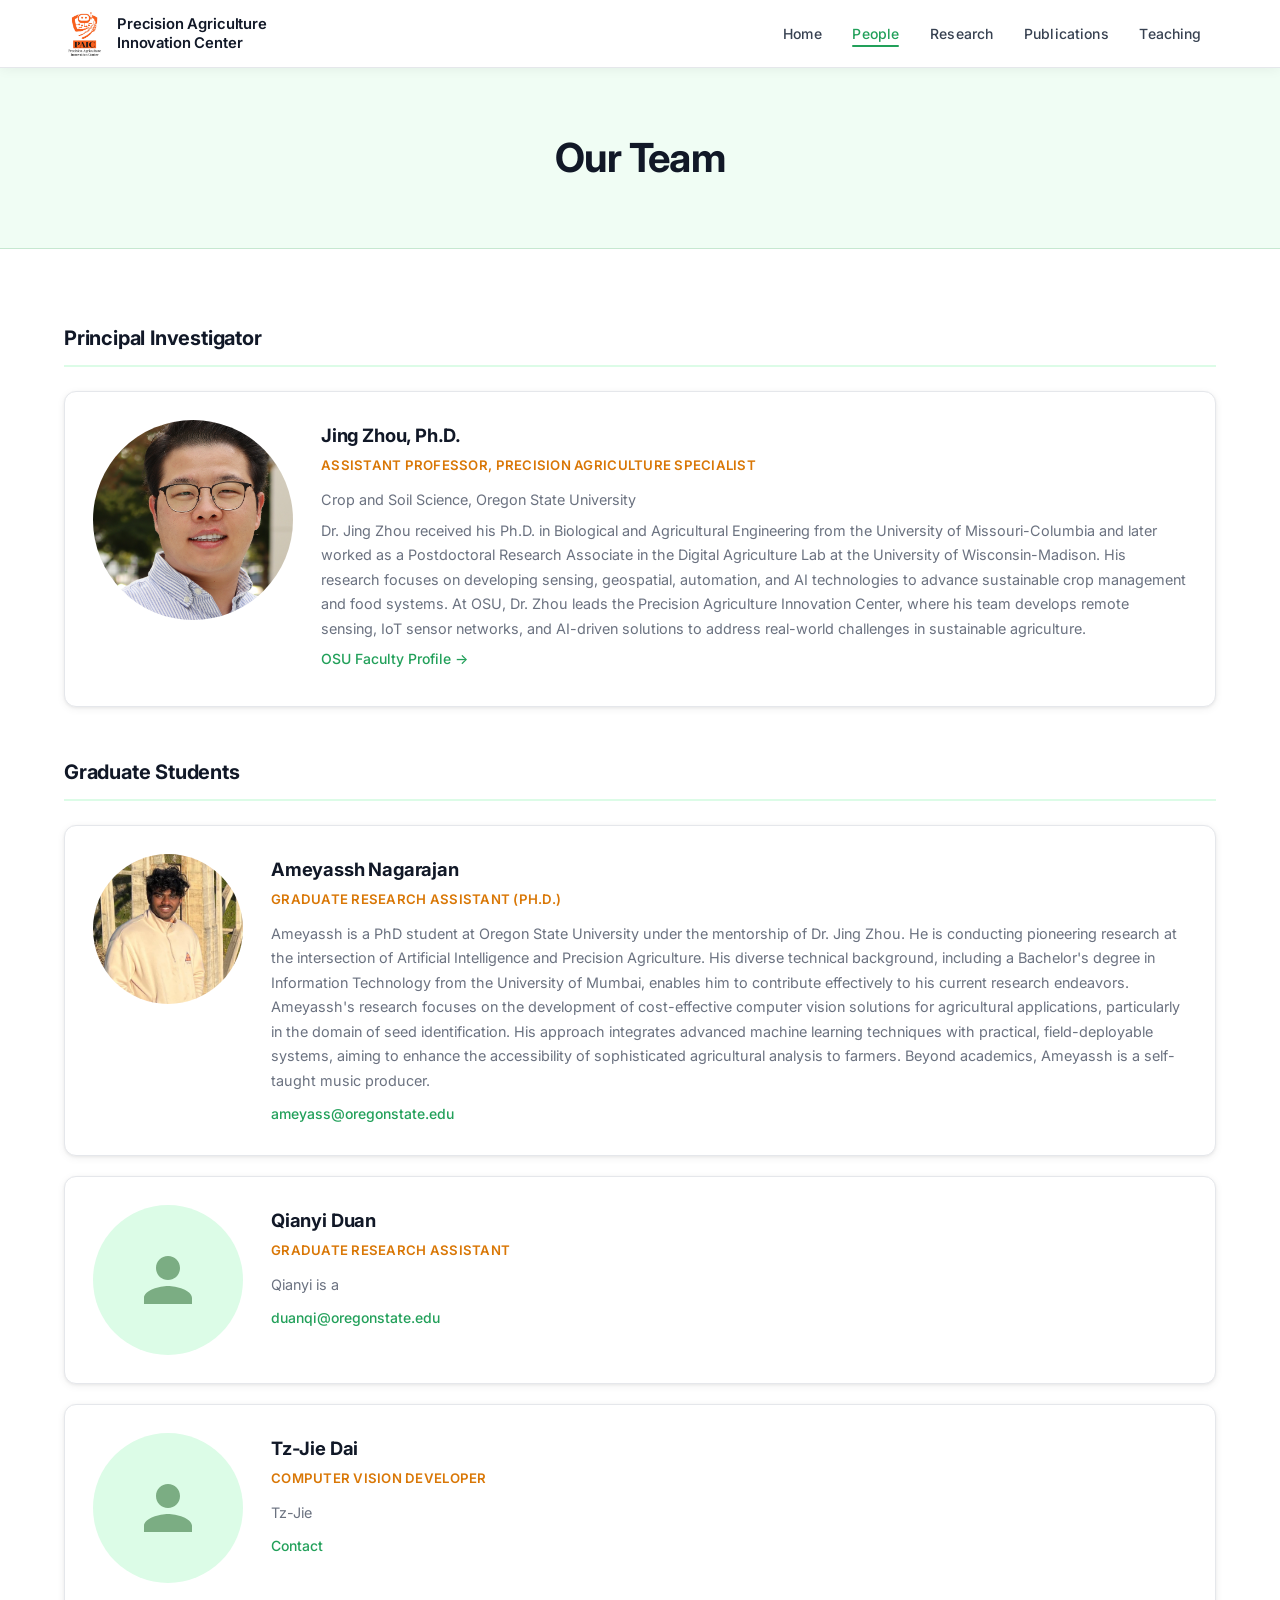
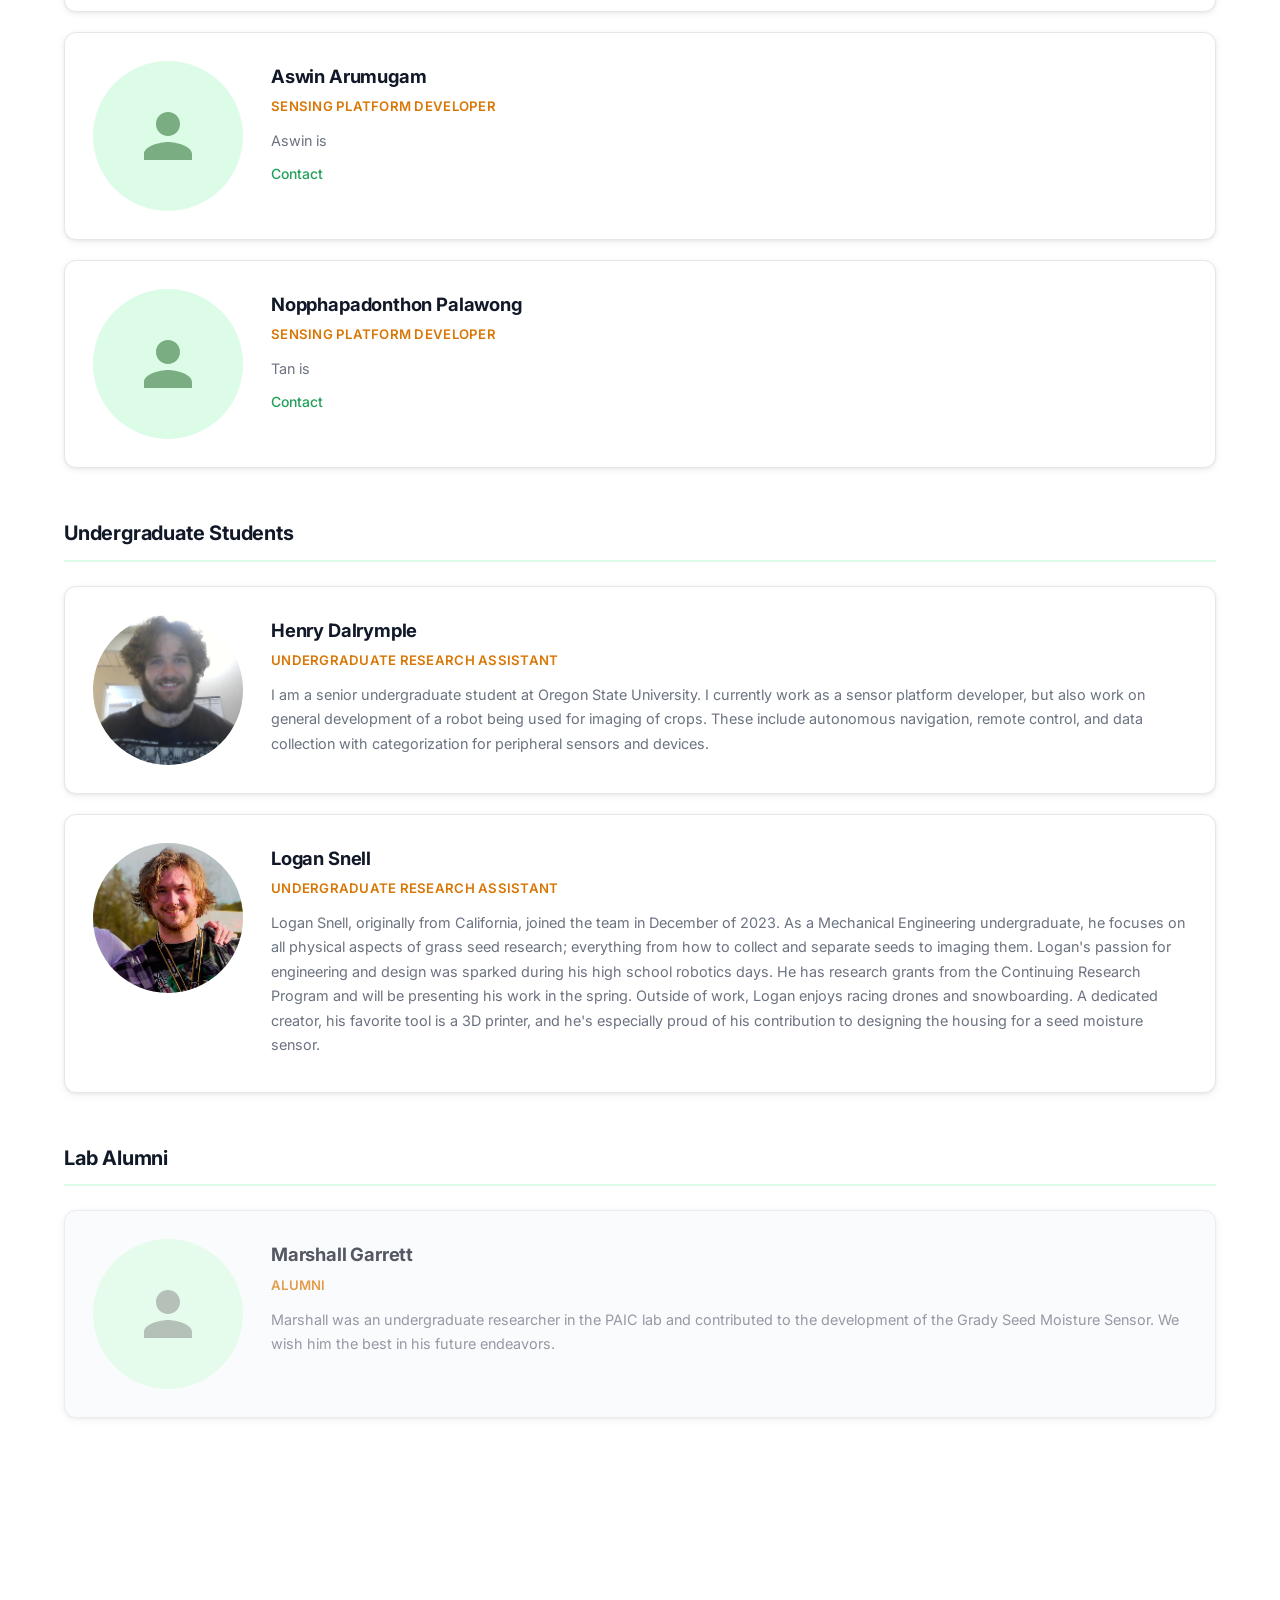
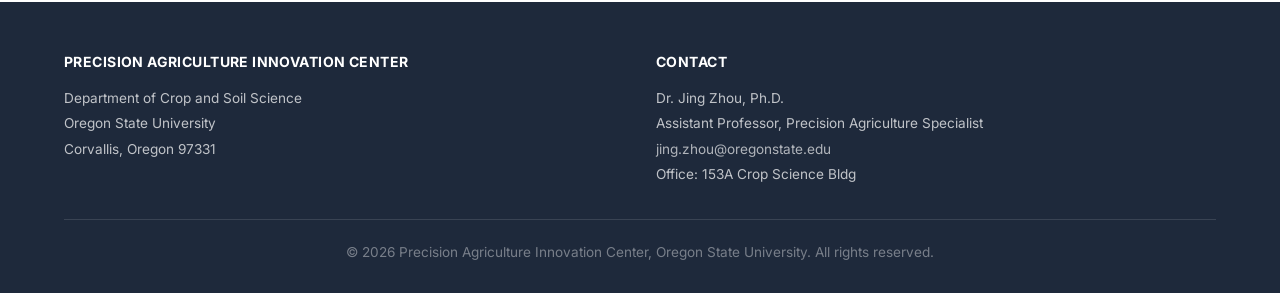
==== people.html @ 390fa8f3 "add OSU link to PI" ====
<!DOCTYPE html>
<html lang="en">
<head>
  <meta charset="UTF-8" />
  <meta name="viewport" content="width=device-width, initial-scale=1.0" />
  <title>People | Precision Agriculture Innovation Center</title>
  <link rel="stylesheet" href="css/styles.css" />
</head>
<body>

  <!-- ===== NAVBAR ===== -->
  <nav class="navbar" role="navigation" aria-label="Main navigation">
    <div class="container">
      <a class="nav-brand" href="index.html">
        <img src="images/logo.jpg" alt="PAIC Logo" />
        <span class="nav-brand-text">Precision Agriculture<br>Innovation Center</span>
      </a>
      <button class="hamburger" aria-label="Toggle menu" aria-expanded="false">
        <span></span><span></span><span></span>
      </button>
      <ul class="nav-links">
        <li><a href="index.html">Home</a></li>
        <li><a href="people.html">People</a></li>
        <li><a href="research.html">Research</a></li>
        <li><a href="publications.html">Publications</a></li>
        <li><a href="teaching.html">Teaching</a></li>
      </ul>
    </div>
  </nav>

  <!-- ===== PAGE HEADER ===== -->
  <header class="page-header">
    <div class="container">
      <h1>Our Team</h1>
    </div>
  </header>

  <!-- ===== PEOPLE ===== -->
  <section class="section">
    <div class="container">

      <!-- Principal Investigator -->
      <div class="people-section">
        <h2 class="people-section-title">Principal Investigator</h2>

        <div class="person-card">
          <div class="person-photo pi">
            <img src="images/jing-zhou.jpeg" alt="Jing Zhou" />
          </div>
          <div class="person-info">
            <h3>Jing Zhou, Ph.D.</h3>
            <div class="role">Assistant Professor, Precision Agriculture Specialist</div>
            <p>Crop and Soil Science, Oregon State University</p>
            <p>Dr. Jing Zhou received his Ph.D. in Biological and Agricultural Engineering from the University of Missouri-Columbia and later worked as a Postdoctoral Research Associate in the Digital Agriculture Lab at the University of Wisconsin-Madison. His research focuses on developing sensing, geospatial, automation, and AI technologies to advance sustainable crop management and food systems. At OSU, Dr. Zhou leads the Precision Agriculture Innovation Center, where his team develops remote sensing, IoT sensor networks, and AI-driven solutions to address real-world challenges in sustainable agriculture.</p>
            <p><a href="https://cropandsoil.oregonstate.edu/users/jing-zhou" target="_blank" rel="noopener">OSU Faculty Profile &rarr;</a></p>
          </div>
        </div>
      </div>

      <!-- Graduate Students -->
      <div class="people-section">
        <h2 class="people-section-title">Graduate Students</h2>

        <div class="person-card">
          <div class="person-photo">
            <img src="images/ameyassh.jpeg" alt="Ameyassh Nagarajan" />
          </div>
          <div class="person-info">
            <h3>Ameyassh Nagarajan</h3>
            <div class="role">Graduate Research Assistant (Ph.D.)</div>
            <p>Ameyassh is a PhD student at Oregon State University under the mentorship of Dr. Jing Zhou. He is conducting pioneering research at the intersection of Artificial Intelligence and Precision Agriculture. His diverse technical background, including a Bachelor's degree in Information Technology from the University of Mumbai, enables him to contribute effectively to his current research endeavors. Ameyassh's research focuses on the development of cost-effective computer vision solutions for agricultural applications, particularly in the domain of seed identification. His approach integrates advanced machine learning techniques with practical, field-deployable systems, aiming to enhance the accessibility of sophisticated agricultural analysis to farmers. Beyond academics, Ameyassh is a self-taught music producer.</p>
          <a href="#">ameyass@oregonstate.edu</a>
          </div>
        </div>

        <div class="person-card">
          <div class="person-photo" aria-label="Photo placeholder for Qianyi Duan">
            <svg width="60" height="60" viewBox="0 0 24 24" fill="#1B5E20" xmlns="http://www.w3.org/2000/svg">
              <path d="M12 12c2.7 0 4.8-2.1 4.8-4.8S14.7 2.4 12 2.4 7.2 4.5 7.2 7.2 9.3 12 12 12zm0 2.4c-3.2 0-9.6 1.6-9.6 4.8v2.4h19.2v-2.4c0-3.2-6.4-4.8-9.6-4.8z"/>
            </svg>
          </div>
          <div class="person-info">
            <h3>Qianyi Duan</h3>
            <div class="role">Graduate Research Assistant</div>
            <p>Qianyi is a </p>
            <a href="#">duanqi@oregonstate.edu</a>
          </div>
        </div>

        <div class="person-card">
          <div class="person-photo" aria-label="Photo placeholder for Tz-Jie Dai">
            <svg width="60" height="60" viewBox="0 0 24 24" fill="#1B5E20" xmlns="http://www.w3.org/2000/svg">
              <path d="M12 12c2.7 0 4.8-2.1 4.8-4.8S14.7 2.4 12 2.4 7.2 4.5 7.2 7.2 9.3 12 12 12zm0 2.4c-3.2 0-9.6 1.6-9.6 4.8v2.4h19.2v-2.4c0-3.2-6.4-4.8-9.6-4.8z"/>
            </svg>
          </div>
          <div class="person-info">
            <h3>Tz-Jie Dai</h3>
            <div class="role">Computer Vision Developer</div>
            <p>Tz-Jie </p>
            <a href="#">Contact</a>
          </div>
        </div>

        <div class="person-card">
          <div class="person-photo" aria-label="Photo placeholder for Aswin">
            <svg width="60" height="60" viewBox="0 0 24 24" fill="#1B5E20" xmlns="http://www.w3.org/2000/svg">
              <path d="M12 12c2.7 0 4.8-2.1 4.8-4.8S14.7 2.4 12 2.4 7.2 4.5 7.2 7.2 9.3 12 12 12zm0 2.4c-3.2 0-9.6 1.6-9.6 4.8v2.4h19.2v-2.4c0-3.2-6.4-4.8-9.6-4.8z"/>
            </svg>
          </div>
          <div class="person-info">
            <h3>Aswin Arumugam</h3>
            <div class="role">Sensing Platform Developer</div>
            <p>Aswin is </p>
            <a href="#">Contact</a>
          </div>
        </div>

        <div class="person-card">
          <div class="person-photo" aria-label="Photo placeholder for Tan">
            <svg width="60" height="60" viewBox="0 0 24 24" fill="#1B5E20" xmlns="http://www.w3.org/2000/svg">
              <path d="M12 12c2.7 0 4.8-2.1 4.8-4.8S14.7 2.4 12 2.4 7.2 4.5 7.2 7.2 9.3 12 12 12zm0 2.4c-3.2 0-9.6 1.6-9.6 4.8v2.4h19.2v-2.4c0-3.2-6.4-4.8-9.6-4.8z"/>
            </svg>
          </div>
          <div class="person-info">
            <h3>Nopphapadonthon Palawong</h3>
            <div class="role">Sensing Platform Developer</div>
            <p>Tan is </p>
            <a href="#">Contact</a>
          </div>
        </div>

      </div>

      <!-- Undergraduate Students -->
      <div class="people-section">
        <h2 class="people-section-title">Undergraduate Students</h2>

        <div class="person-card">
          <div class="person-photo">
            <img src="images/henry.png" alt="Henry Dalrymple" />
          </div>
          <div class="person-info">
            <h3>Henry Dalrymple</h3>
            <div class="role">Undergraduate Research Assistant</div>
            <p>I am a senior undergraduate student at Oregon State University. I currently work as a sensor platform developer, but also work on general development of a robot being used for imaging of crops. These include autonomous navigation, remote control, and data collection with categorization for peripheral sensors and devices.</p>
          </div>
        </div>

        <div class="person-card">
          <div class="person-photo">
            <img src="images/Logan.png" alt="Logan Snell" style="object-position: top center;" />
          </div>
          <div class="person-info">
            <h3>Logan Snell</h3>
            <div class="role">Undergraduate Research Assistant</div>
            <p>Logan Snell, originally from California, joined the team in December of 2023. As a Mechanical Engineering undergraduate, he focuses on all physical aspects of grass seed research; everything from how to collect and separate seeds to imaging them. Logan's passion for engineering and design was sparked during his high school robotics days. He has research grants from the Continuing Research Program and will be presenting his work in the spring. Outside of work, Logan enjoys racing drones and snowboarding. A dedicated creator, his favorite tool is a 3D printer, and he's especially proud of his contribution to designing the housing for a seed moisture sensor.</p>
          </div>
        </div>
      </div>

      <!-- Alumni -->
      <div class="people-section">
        <h2 class="people-section-title">Lab Alumni</h2>

        <div class="person-card alumni-card">
          <div class="person-photo" aria-label="Photo placeholder for Marshall Garrett">
            <svg width="60" height="60" viewBox="0 0 24 24" fill="#555" xmlns="http://www.w3.org/2000/svg">
              <path d="M12 12c2.7 0 4.8-2.1 4.8-4.8S14.7 2.4 12 2.4 7.2 4.5 7.2 7.2 9.3 12 12 12zm0 2.4c-3.2 0-9.6 1.6-9.6 4.8v2.4h19.2v-2.4c0-3.2-6.4-4.8-9.6-4.8z"/>
            </svg>
          </div>
          <div class="person-info">
            <h3>Marshall Garrett</h3>
            <div class="role">Alumni</div>
            <p>Marshall was an undergraduate researcher in the PAIC lab and contributed to the development of the Grady Seed Moisture Sensor. We wish him the best in his future endeavors.</p>
          </div>
        </div>
      </div>

    </div>
  </section>

  <!-- ===== FOOTER ===== -->
  <footer class="footer">
    <div class="container">
      <div class="footer-grid">
        <div>
          <h4>Precision Agriculture Innovation Center</h4>
          <address>
            Department of Crop and Soil Science<br>
            Oregon State University<br>
            Corvallis, Oregon 97331
          </address>
        </div>
        <div>
          <h4>Contact</h4>
          <p>
            Dr. Jing Zhou, Ph.D.<br>
            Assistant Professor, Precision Agriculture Specialist<br>
            <a href="mailto:jing.zhou@oregonstate.edu">jing.zhou@oregonstate.edu</a><br>
            Office: 153A Crop Science Bldg
          </p>
        </div>
      </div>
      <div class="footer-bottom">
        <p>&copy; 2026 Precision Agriculture Innovation Center, Oregon State University. All rights reserved.</p>
      </div>
    </div>
  </footer>

  <script src="js/main.js"></script>
</body>
</html>
---- css/styles.css ----
/* =========================================================
   PAIC Website — styles.css
   Precision Agriculture Innovation Center, Oregon State Univ.
   ========================================================= */

/* ---------- Google Fonts ---------- */
@import url('https://fonts.googleapis.com/css2?family=Inter:wght@400;500;600;700&display=swap');

/* ---------- Custom Properties ---------- */
:root {
  /* Brand greens */
  --primary:        #1A6840;   /* medium emerald — headings, accents */
  --primary-mid:    #22A05A;   /* vibrant emerald — interactive */
  --primary-light:  #DCFCE7;   /* pale mint — tinted surfaces */

  /* Accent */
  --accent:         #D97706;   /* warm amber */
  --accent-light:   #FFFBEB;   /* pale amber — note backgrounds */

  /* Neutrals */
  --white:          #FFFFFF;
  --surface:        #F9FAFB;   /* near-white — default bg */
  --surface-alt:    #F0FDF4;   /* mint-tinted — alternating sections */
  --border:         #E5E7EB;

  /* Text */
  --text-dark:      #111827;   /* slate-900 */
  --text-mid:       #374151;   /* slate-700 */
  --text-light:     #6B7280;   /* slate-500 */

  /* Legacy aliases (keep for compatibility) */
  --green-dark:     var(--primary);
  --green-medium:   var(--primary-mid);
  --gold:           var(--accent);
  --gray-dark:      var(--text-dark);
  --gray-mid:       var(--text-light);
  --gray-light:     var(--surface-alt);

  /* Layout */
  --nav-height:   68px;
  --radius:       12px;
  --radius-sm:    6px;
  --shadow-sm:    0 1px 3px rgba(0,0,0,.06), 0 2px 8px rgba(0,0,0,.06);
  --shadow:       0 2px 8px rgba(0,0,0,.06), 0 8px 24px rgba(0,0,0,.07);
  --shadow-lg:    0 4px 16px rgba(0,0,0,.08), 0 16px 48px rgba(0,0,0,.10);
  --transition:   0.2s ease;
}

/* ---------- Reset & Base ---------- */
*, *::before, *::after { box-sizing: border-box; margin: 0; padding: 0; }

html { scroll-behavior: smooth; }

body {
  font-family: 'Inter', sans-serif;
  color: var(--text-mid);
  background: var(--white);
  padding-top: var(--nav-height);
  line-height: 1.7;
  -webkit-font-smoothing: antialiased;
}

a { color: var(--primary-mid); text-decoration: none; }
a:hover { text-decoration: underline; }

img { max-width: 100%; display: block; }

ul { list-style: none; }

/* ---------- Container ---------- */
.container {
  max-width: 1200px;
  margin: 0 auto;
  padding: 0 1.5rem;
}

/* ==========================================
   NAVBAR
   ========================================== */
.navbar {
  position: fixed;
  top: 0;
  left: 0;
  width: 100%;
  height: var(--nav-height);
  background: var(--white);
  z-index: 1000;
  border-bottom: 1px solid var(--border);
  box-shadow: 0 1px 12px rgba(0,0,0,0.06);
}

.navbar .container {
  display: flex;
  align-items: center;
  justify-content: space-between;
  height: 100%;
}

.nav-brand {
  display: flex;
  align-items: center;
  gap: 0.75rem;
  text-decoration: none;
}

.nav-brand img {
  height: 46px;
  width: auto;
  border-radius: var(--radius-sm);
}

.nav-brand-text {
  color: var(--text-dark);
  font-size: 0.925rem;
  font-weight: 600;
  line-height: 1.25;
  max-width: 240px;
  letter-spacing: -0.01em;
}

.nav-links {
  display: flex;
  align-items: center;
  gap: 0.125rem;
}

.nav-links a {
  color: var(--text-mid);
  font-size: 0.875rem;
  font-weight: 500;
  padding: 0.45rem 0.9rem;
  border-radius: var(--radius-sm);
  text-decoration: none;
  transition: color var(--transition), background var(--transition);
  position: relative;
  letter-spacing: 0.01em;
}

.nav-links a::after {
  content: '';
  position: absolute;
  bottom: 2px;
  left: 0.9rem;
  right: 0.9rem;
  height: 2px;
  background: var(--primary-mid);
  border-radius: 1px;
  transform: scaleX(0);
  transition: transform var(--transition);
}

.nav-links a:hover {
  color: var(--primary-mid);
  background: var(--surface-alt);
  text-decoration: none;
}

.nav-links a.active {
  color: var(--primary-mid);
}

.nav-links a:hover::after,
.nav-links a.active::after {
  transform: scaleX(1);
}

/* Hamburger */
.hamburger {
  display: none;
  flex-direction: column;
  gap: 5px;
  background: none;
  border: none;
  cursor: pointer;
  padding: 6px;
}

.hamburger span {
  display: block;
  width: 22px;
  height: 2px;
  background: var(--text-mid);
  border-radius: 2px;
  transition: all var(--transition);
}

.hamburger.open span:nth-child(1) { transform: translateY(7px) rotate(45deg); }
.hamburger.open span:nth-child(2) { opacity: 0; }
.hamburger.open span:nth-child(3) { transform: translateY(-7px) rotate(-45deg); }

/* ==========================================
   HERO
   ========================================== */
.hero {
  position: relative;
  height: 70vh;
  min-height: 440px;
  background-image: url('../images/hero.png');
  background-size: cover;
  background-position: center;
  display: flex;
  align-items: center;
  justify-content: center;
  text-align: center;
}

.hero::before {
  content: '';
  position: absolute;
  inset: 0;
  background: linear-gradient(160deg,
    rgba(13,74,47,0.72) 0%,
    rgba(5,25,15,0.55) 100%);
}

.hero-content {
  position: relative;
  z-index: 1;
  color: var(--white);
  padding: 1.5rem;
  max-width: 760px;
}

.hero-label {
  display: inline-block;
  background: rgba(255,255,255,0.12);
  border: 1px solid rgba(255,255,255,0.25);
  backdrop-filter: blur(4px);
  color: rgba(255,255,255,0.9);
  font-size: 0.78rem;
  font-weight: 600;
  letter-spacing: 0.08em;
  text-transform: uppercase;
  padding: 0.3rem 0.8rem;
  border-radius: 20px;
  margin-bottom: 1rem;
}

.hero-content h1 {
  font-size: clamp(1.85rem, 4.5vw, 3.25rem);
  font-weight: 700;
  line-height: 1.15;
  margin-bottom: 0.85rem;
  letter-spacing: -0.02em;
}

.hero-content p {
  font-size: clamp(1rem, 2vw, 1.2rem);
  color: rgba(255,255,255,0.82);
  font-weight: 400;
  max-width: 540px;
  margin: 0 auto;
}

.hero-arrow {
  position: absolute;
  bottom: 1.75rem;
  left: 50%;
  transform: translateX(-50%);
  z-index: 1;
  color: rgba(255,255,255,0.5);
  font-size: 1.5rem;
  animation: bounce 2s infinite;
}

@keyframes bounce {
  0%, 100% { transform: translateX(-50%) translateY(0); }
  50%       { transform: translateX(-50%) translateY(7px); }
}

/* ==========================================
   SECTIONS — shared
   ========================================== */
.section { padding: 4.5rem 0; }
.section-alt { background: var(--surface-alt); }

.section-header {
  text-align: center;
  margin-bottom: 2.75rem;
}

.section-header h2 {
  font-size: 1.875rem;
  font-weight: 700;
  color: var(--text-dark);
  margin-bottom: 0.5rem;
  letter-spacing: -0.02em;
}

.section-header p {
  color: var(--text-light);
  max-width: 580px;
  margin: 0 auto;
  font-size: 0.975rem;
}

.section-header h2::after {
  content: '';
  display: block;
  width: 36px;
  height: 3px;
  background: linear-gradient(90deg, var(--primary-mid), var(--accent));
  border-radius: 2px;
  margin: 0.6rem auto 0;
}

/* ==========================================
   PAGE HEADER (inner pages)
   ========================================== */
.page-header {
  background: var(--surface-alt);
  border-bottom: 1px solid #C6E8D0;
  color: var(--text-dark);
  padding: 3.5rem 0 3rem;
  text-align: center;
}

.page-header h1 {
  font-size: clamp(1.75rem, 4vw, 2.5rem);
  font-weight: 700;
  color: var(--text-dark);
  margin-bottom: 0.5rem;
  letter-spacing: -0.02em;
}

.page-header p {
  color: var(--text-light);
  max-width: 580px;
  margin: 0 auto;
  font-size: 0.975rem;
}

/* ==========================================
   ABOUT SECTION (Home)
   ========================================== */
.about-grid {
  display: grid;
  grid-template-columns: 1fr 280px;
  gap: 3.5rem;
  align-items: center;
}

.about-text {
  border-left: 3px solid var(--primary-mid);
  padding-left: 1.75rem;
}

.about-text h2 {
  font-size: 1.75rem;
  font-weight: 700;
  color: var(--text-dark);
  margin-bottom: 1rem;
  letter-spacing: -0.02em;
}

.about-text p { color: var(--text-light); }

.about-logo {
  display: flex;
  align-items: center;
  justify-content: center;
}

.about-logo img {
  width: 100%;
  max-width: 240px;
  border-radius: var(--radius);
  box-shadow: var(--shadow);
}

/* ==========================================
   CARDS (Research Highlights)
   ========================================== */
.cards-grid {
  display: grid;
  grid-template-columns: repeat(auto-fit, minmax(240px, 1fr));
  gap: 1.5rem;
}

.card {
  background: var(--white);
  border-radius: var(--radius);
  box-shadow: var(--shadow-sm);
  border: 1px solid var(--border);
  overflow: hidden;
  transition: transform var(--transition), box-shadow var(--transition);
}

.card:hover {
  transform: translateY(-4px);
  box-shadow: var(--shadow-lg);
}

.card-img-placeholder {
  width: 100%;
  height: 160px;
  background: linear-gradient(135deg, var(--primary) 0%, var(--primary-mid) 100%);
  display: flex;
  align-items: center;
  justify-content: center;
  font-size: 2.5rem;
}

.card-body {
  padding: 1.35rem;
}

.card-body h3 {
  font-size: 1rem;
  font-weight: 600;
  color: var(--text-dark);
  margin-bottom: 0.5rem;
  line-height: 1.4;
}

.card-body p {
  font-size: 0.875rem;
  color: var(--text-light);
  margin-bottom: 1.1rem;
  line-height: 1.6;
}

/* ==========================================
   BUTTONS
   ========================================== */
.btn {
  display: inline-block;
  padding: 0.5rem 1.2rem;
  background: var(--primary-mid);
  color: var(--white);
  border-radius: var(--radius-sm);
  font-size: 0.8rem;
  font-weight: 600;
  letter-spacing: 0.01em;
  text-decoration: none;
  transition: background var(--transition), box-shadow var(--transition);
}

.btn:hover {
  background: var(--primary);
  box-shadow: 0 4px 12px rgba(13,74,47,0.25);
  text-decoration: none;
  color: var(--white);
}

.btn-outline {
  background: transparent;
  border: 1.5px solid var(--primary-mid);
  color: var(--primary-mid);
}

.btn-outline:hover {
  background: var(--primary-mid);
  color: var(--white);
  box-shadow: 0 4px 12px rgba(13,74,47,0.2);
}

/* ==========================================
   NEWS TIMELINE (Home)
   ========================================== */
.news-list {
  display: flex;
  flex-direction: column;
  gap: 1rem;
  max-width: 780px;
  margin: 0 auto;
}

.news-item {
  display: flex;
  gap: 1rem;
  align-items: flex-start;
  padding: 1.25rem 1.5rem;
  background: var(--white);
  border: 1px solid var(--border);
  border-left: 3px solid var(--primary-mid);
  border-radius: 0 var(--radius) var(--radius) 0;
  box-shadow: var(--shadow-sm);
  transition: box-shadow var(--transition);
}

.news-item:hover { box-shadow: var(--shadow); }

.news-date {
  background: var(--accent);
  color: var(--white);
  font-size: 0.73rem;
  font-weight: 600;
  letter-spacing: 0.03em;
  padding: 0.25rem 0.65rem;
  border-radius: 20px;
  white-space: nowrap;
  flex-shrink: 0;
  margin-top: 0.15rem;
}

.news-text h4 {
  font-size: 0.925rem;
  font-weight: 600;
  color: var(--text-dark);
  margin-bottom: 0.2rem;
}

.news-text p {
  font-size: 0.85rem;
  color: var(--text-light);
}

/* ==========================================
   PEOPLE PAGE
   ========================================== */
.people-section { margin-bottom: 3rem; }

.people-section-title {
  font-size: 1.25rem;
  font-weight: 700;
  color: var(--text-dark);
  letter-spacing: -0.01em;
  border-bottom: 2px solid var(--primary-light);
  padding-bottom: 0.6rem;
  margin-bottom: 1.5rem;
}

.person-card {
  display: flex;
  gap: 1.75rem;
  align-items: flex-start;
  background: var(--white);
  border-radius: var(--radius);
  box-shadow: var(--shadow-sm);
  border: 1px solid var(--border);
  padding: 1.75rem;
  margin-bottom: 1.25rem;
  transition: box-shadow var(--transition), transform var(--transition);
}

.person-card:hover {
  box-shadow: var(--shadow);
  transform: translateY(-2px);
}

.person-photo {
  flex-shrink: 0;
  width: 150px;
  height: 150px;
  border-radius: 50%;
  background: var(--primary-light);
  display: flex;
  align-items: center;
  justify-content: center;
  overflow: hidden;
}

.person-photo.pi {
  width: 200px;
  height: 200px;
}

.person-photo svg { opacity: 0.5; }
.person-photo img { width: 100%; height: 100%; object-fit: cover; }

.person-info { flex: 1; }

.person-info h3 {
  font-size: 1.15rem;
  font-weight: 700;
  color: var(--text-dark);
  margin-bottom: 0.2rem;
  letter-spacing: -0.01em;
}

.person-info .role {
  font-size: 0.825rem;
  color: var(--accent);
  font-weight: 600;
  letter-spacing: 0.02em;
  text-transform: uppercase;
  margin-bottom: 0.7rem;
}

.person-info p {
  font-size: 0.9rem;
  color: var(--text-light);
  margin-bottom: 0.4rem;
}

.person-info a {
  font-size: 0.875rem;
  color: var(--primary-mid);
  font-weight: 500;
}

.alumni-card {
  opacity: 0.72;
  background: var(--surface);
}

/* ==========================================
   RESEARCH PAGE
   ========================================== */
.research-grid {
  display: grid;
  grid-template-columns: repeat(auto-fit, minmax(300px, 1fr));
  gap: 2rem;
}

.research-card {
  background: var(--white);
  border-radius: var(--radius);
  box-shadow: var(--shadow-sm);
  border: 1px solid var(--border);
  overflow: hidden;
  transition: transform var(--transition), box-shadow var(--transition);
  display: flex;
  flex-direction: column;
}

.research-card:hover {
  transform: translateY(-4px);
  box-shadow: var(--shadow-lg);
}

.research-card-img {
  width: 100%;
  height: 200px;
  background: linear-gradient(135deg, var(--primary) 0%, var(--primary-mid) 100%);
  display: flex;
  align-items: center;
  justify-content: center;
  font-size: 3.5rem;
}

.research-card-body {
  padding: 1.5rem;
  flex: 1;
  display: flex;
  flex-direction: column;
}

.research-card-body h3 {
  font-size: 1.05rem;
  font-weight: 600;
  color: var(--text-dark);
  margin-bottom: 0.75rem;
  line-height: 1.4;
  letter-spacing: -0.01em;
}

.research-card-body p {
  font-size: 0.875rem;
  color: var(--text-light);
  flex: 1;
  margin-bottom: 1.25rem;
  line-height: 1.65;
}

/* ==========================================
   PROJECT DETAIL PAGES
   ========================================== */
.breadcrumb {
  background: var(--surface);
  border-bottom: 1px solid var(--border);
  padding: 0.75rem 0;
  font-size: 0.825rem;
  color: var(--text-light);
}

.breadcrumb a {
  color: var(--primary-mid);
  font-weight: 500;
}

.breadcrumb span { margin: 0 0.4rem; color: var(--border); }

.project-banner {
  width: 100%;
  height: 300px;
  background: linear-gradient(135deg, var(--primary) 0%, var(--primary-mid) 60%, #2D9E59 100%);
  display: flex;
  align-items: center;
  justify-content: center;
  font-size: 5rem;
  margin-bottom: 2.5rem;
  border-radius: var(--radius);
}

.project-body {
  display: grid;
  grid-template-columns: 1fr 280px;
  gap: 2.5rem;
  margin-bottom: 2.5rem;
}

.project-text h2 {
  font-size: 1.3rem;
  font-weight: 700;
  color: var(--text-dark);
  margin-bottom: 0.75rem;
  margin-top: 1.5rem;
  letter-spacing: -0.01em;
}

.project-text h2:first-child { margin-top: 0; }

.project-text p {
  color: var(--text-light);
  margin-bottom: 0.75rem;
  font-size: 0.925rem;
}

.project-sidebar {
  background: var(--surface);
  border: 1px solid var(--border);
  border-radius: var(--radius);
  padding: 1.5rem;
}

.project-sidebar h4 {
  color: var(--text-dark);
  font-size: 0.875rem;
  font-weight: 700;
  letter-spacing: 0.03em;
  text-transform: uppercase;
  margin-bottom: 0.85rem;
  padding-bottom: 0.5rem;
  border-bottom: 2px solid var(--primary-light);
}

.project-sidebar ul { list-style: disc; padding-left: 1.1rem; }
.project-sidebar li {
  font-size: 0.85rem;
  color: var(--text-light);
  margin-bottom: 0.45rem;
}

.gallery-row {
  display: grid;
  grid-template-columns: repeat(3, 1fr);
  gap: 1rem;
  margin-bottom: 2rem;
}

.gallery-placeholder {
  height: 180px;
  background: linear-gradient(135deg, var(--primary) 0%, var(--primary-mid) 100%);
  border-radius: var(--radius);
  display: flex;
  align-items: center;
  justify-content: center;
  font-size: 2rem;
  color: rgba(255,255,255,0.45);
}

/* ==========================================
   PROJECT FIGURES
   ========================================== */
.project-figure {
  margin: 1.75rem 0;
  text-align: center;
}

.project-figure img {
  max-width: 100%;
  border-radius: var(--radius);
  border: 1px solid var(--border);
  display: block;
  margin: 0 auto;
}

.project-figure figcaption {
  margin-top: 0.6rem;
  font-size: 0.825rem;
  color: var(--text-light);
  font-style: italic;
}

.project-figure-row {
  display: grid;
  grid-template-columns: 1fr 1fr;
  gap: 1.25rem;
  margin: 1.75rem 0;
}

/* ==========================================
   PUBLICATIONS PAGE
   ========================================== */
.publications-list {
  max-width: 860px;
  margin: 0 auto;
}

.pub-note {
  background: var(--accent-light);
  border-left: 3px solid var(--accent);
  padding: 1rem 1.25rem;
  border-radius: 0 var(--radius-sm) var(--radius-sm) 0;
  margin-bottom: 2rem;
  font-size: 0.875rem;
  color: #78350F;
}

.pub-item {
  padding: 1.25rem 0.5rem;
  border-bottom: 1px solid var(--border);
  display: flex;
  gap: 1rem;
}

.pub-num {
  font-weight: 700;
  color: var(--accent);
  font-size: 0.925rem;
  flex-shrink: 0;
  width: 26px;
  padding-top: 0.1rem;
}

.pub-content { flex: 1; }

.pub-title {
  font-weight: 600;
  color: var(--primary-mid);
  font-size: 0.95rem;
  display: block;
  margin-bottom: 0.3rem;
  line-height: 1.4;
}

.pub-title:hover { text-decoration: underline; }

.pub-authors {
  font-size: 0.85rem;
  color: var(--text-mid);
  margin-bottom: 0.2rem;
}

.pub-journal {
  font-size: 0.85rem;
  color: var(--text-light);
  font-style: italic;
}

/* ==========================================
   TEACHING PAGE
   ========================================== */
.course-header-card {
  background: var(--white);
  border-radius: var(--radius);
  box-shadow: var(--shadow-sm);
  border: 1px solid var(--border);
  padding: 2rem;
  margin-bottom: 2rem;
  display: grid;
  grid-template-columns: 1fr 1fr;
  gap: 1.5rem;
}

.course-header-card h2 {
  grid-column: 1 / -1;
  font-size: 1.5rem;
  font-weight: 700;
  color: var(--text-dark);
  margin-bottom: 0.25rem;
  letter-spacing: -0.02em;
}

.course-detail dt {
  font-weight: 600;
  color: var(--text-mid);
  font-size: 0.8rem;
  letter-spacing: 0.02em;
  text-transform: uppercase;
}

.course-detail dd {
  color: var(--text-light);
  font-size: 0.9rem;
  margin-bottom: 0.7rem;
}

.teaching-section {
  background: var(--white);
  border-radius: var(--radius);
  box-shadow: var(--shadow-sm);
  border: 1px solid var(--border);
  padding: 2rem;
  margin-bottom: 1.5rem;
}

.teaching-section h3 {
  font-size: 1.1rem;
  font-weight: 700;
  color: var(--text-dark);
  border-left: 3px solid var(--primary-mid);
  padding-left: 0.85rem;
  margin-bottom: 1rem;
  letter-spacing: -0.01em;
}

.teaching-section p,
.teaching-section li {
  color: var(--text-light);
  font-size: 0.9rem;
  margin-bottom: 0.5rem;
}

.teaching-section ol,
.teaching-section ul {
  padding-left: 1.5rem;
}

.teaching-section ol { list-style: decimal; }
.teaching-section ul { list-style: disc; }

/* Tables */
.styled-table {
  width: 100%;
  border-collapse: collapse;
  font-size: 0.875rem;
  margin-top: 0.75rem;
  border-radius: var(--radius-sm);
  overflow: hidden;
}

.styled-table thead tr {
  background: var(--primary);
  color: var(--white);
}

.styled-table th {
  padding: 0.75rem 1rem;
  text-align: left;
  font-weight: 600;
  font-size: 0.8rem;
  letter-spacing: 0.03em;
}

.styled-table td {
  padding: 0.65rem 1rem;
  text-align: left;
  border-bottom: 1px solid var(--border);
  color: var(--text-light);
}

.styled-table tbody tr:nth-child(even) {
  background: var(--surface);
}

.styled-table tbody tr:hover {
  background: var(--primary-light);
}

.styled-table tfoot tr {
  background: var(--surface-alt);
  font-weight: 700;
  color: var(--primary);
}

.grade-tables {
  display: grid;
  grid-template-columns: 1fr 1fr;
  gap: 1.5rem;
  margin-top: 1rem;
}

/* ==========================================
   PUBLICATIONS — section headers
   ========================================== */
.pub-section-header {
  margin: 2.5rem 0 1rem;
  padding-bottom: 0.5rem;
  border-bottom: 2px solid var(--primary-light);
}

.pub-section-header h2 {
  font-size: 1.2rem;
  font-weight: 700;
  color: var(--text-dark);
  letter-spacing: -0.01em;
}

.pub-section-header:first-child { margin-top: 0; }

/* ==========================================
   ACCORDION (Teaching page)
   ========================================== */
.course-accordion {
  border: 1px solid var(--border);
  border-radius: var(--radius);
  margin-bottom: 1.5rem;
  overflow: hidden;
  box-shadow: var(--shadow-sm);
}

.course-accordion summary {
  display: flex;
  align-items: center;
  justify-content: space-between;
  gap: 1rem;
  padding: 1.5rem 2rem;
  background: var(--white);
  cursor: pointer;
  list-style: none;
  user-select: none;
  transition: background var(--transition);
}

.course-accordion summary::-webkit-details-marker { display: none; }
.course-accordion summary::marker { display: none; }

.course-accordion summary:hover { background: var(--surface-alt); }

.course-accordion[open] > summary {
  background: var(--surface-alt);
  border-bottom: 1px solid var(--border);
}

.accordion-title { flex: 1; }

.accordion-title h3 {
  font-size: 1.15rem;
  font-weight: 700;
  color: var(--text-dark);
  margin: 0 0 0.2rem;
  letter-spacing: -0.01em;
}

.accordion-meta {
  font-size: 0.825rem;
  color: var(--text-light);
}

.accordion-tag {
  display: inline-block;
  background: var(--primary-light);
  color: var(--primary-mid);
  font-size: 0.75rem;
  font-weight: 600;
  padding: 0.2rem 0.6rem;
  border-radius: 20px;
  margin-right: 0.4rem;
}

.accordion-tag.placeholder {
  background: #FEF9C3;
  color: #92400E;
}

.accordion-icon {
  width: 28px;
  height: 28px;
  border-radius: 50%;
  background: var(--surface-alt);
  border: 1px solid var(--border);
  display: flex;
  align-items: center;
  justify-content: center;
  flex-shrink: 0;
  color: var(--text-light);
  font-size: 0.75rem;
  transition: transform var(--transition), background var(--transition);
}

.course-accordion[open] .accordion-icon {
  transform: rotate(180deg);
  background: var(--primary-light);
  color: var(--primary-mid);
  border-color: var(--primary-light);
}

.accordion-body {
  padding: 2rem;
  background: var(--white);
}

/* ==========================================
   FOOTER
   ========================================== */
.footer {
  background: #1E293B;
  color: rgba(255,255,255,0.72);
  padding: 3rem 0 1.75rem;
  margin-top: 4rem;
}

.footer-grid {
  display: grid;
  grid-template-columns: 1fr 1fr;
  gap: 2rem;
  margin-bottom: 2rem;
}

.footer h4 {
  color: var(--white);
  font-size: 0.875rem;
  font-weight: 700;
  letter-spacing: 0.03em;
  text-transform: uppercase;
  margin-bottom: 0.75rem;
}

.footer p,
.footer address {
  font-size: 0.85rem;
  line-height: 1.85;
  font-style: normal;
}

.footer a {
  color: rgba(255,255,255,0.65);
  transition: color var(--transition);
}

.footer a:hover {
  color: var(--white);
  text-decoration: none;
}

.footer-bottom {
  border-top: 1px solid rgba(255,255,255,0.12);
  padding-top: 1.25rem;
  text-align: center;
  font-size: 0.78rem;
  color: rgba(255,255,255,0.4);
}

/* ==========================================
   RESPONSIVE
   ========================================== */
@media (max-width: 768px) {
  .hamburger { display: flex; }

  .nav-links {
    display: none;
    position: absolute;
    top: var(--nav-height);
    left: 0;
    right: 0;
    background: var(--white);
    flex-direction: column;
    align-items: stretch;
    padding: 0.5rem 0 1rem;
    box-shadow: 0 8px 24px rgba(0,0,0,0.1);
    border-top: 1px solid var(--border);
  }

  .nav-links.open { display: flex; }

  .nav-links a {
    padding: 0.85rem 1.5rem;
    border-radius: 0;
    font-size: 0.975rem;
  }

  .nav-links a::after { display: none; }

  .about-grid,
  .project-body,
  .course-header-card,
  .grade-tables { grid-template-columns: 1fr; }

  .about-logo { display: none; }

  .gallery-row { grid-template-columns: 1fr 1fr; }

  .person-card {
    flex-direction: column;
    align-items: center;
    text-align: center;
  }

  .footer-grid { grid-template-columns: 1fr; }

  .hero { height: 55vh; }
}

@media (max-width: 480px) {
  .nav-brand-text { display: none; }

  .hero-content h1 { font-size: 1.5rem; }

  .cards-grid { grid-template-columns: 1fr; }

  .gallery-row { grid-template-columns: 1fr; }

  .person-photo { width: 120px; height: 120px; }
  .person-photo.pi { width: 150px; height: 150px; }
}
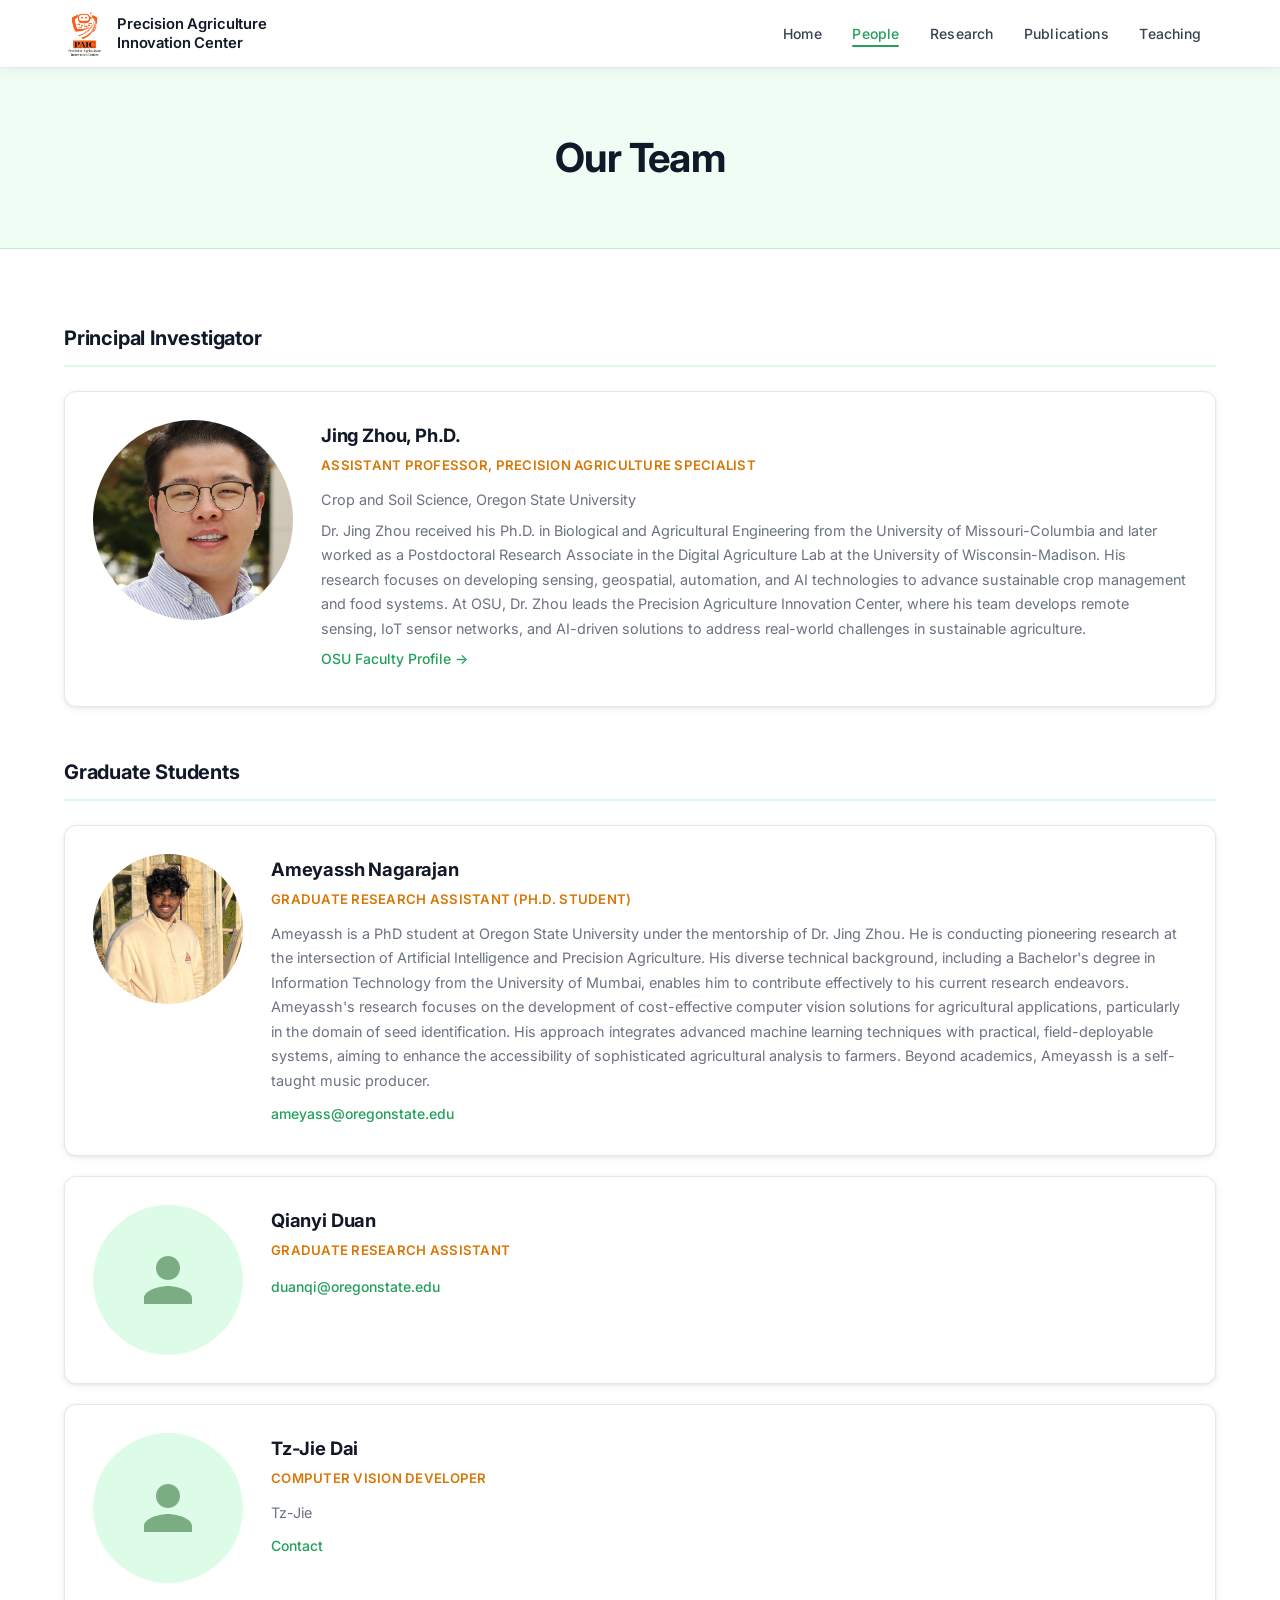
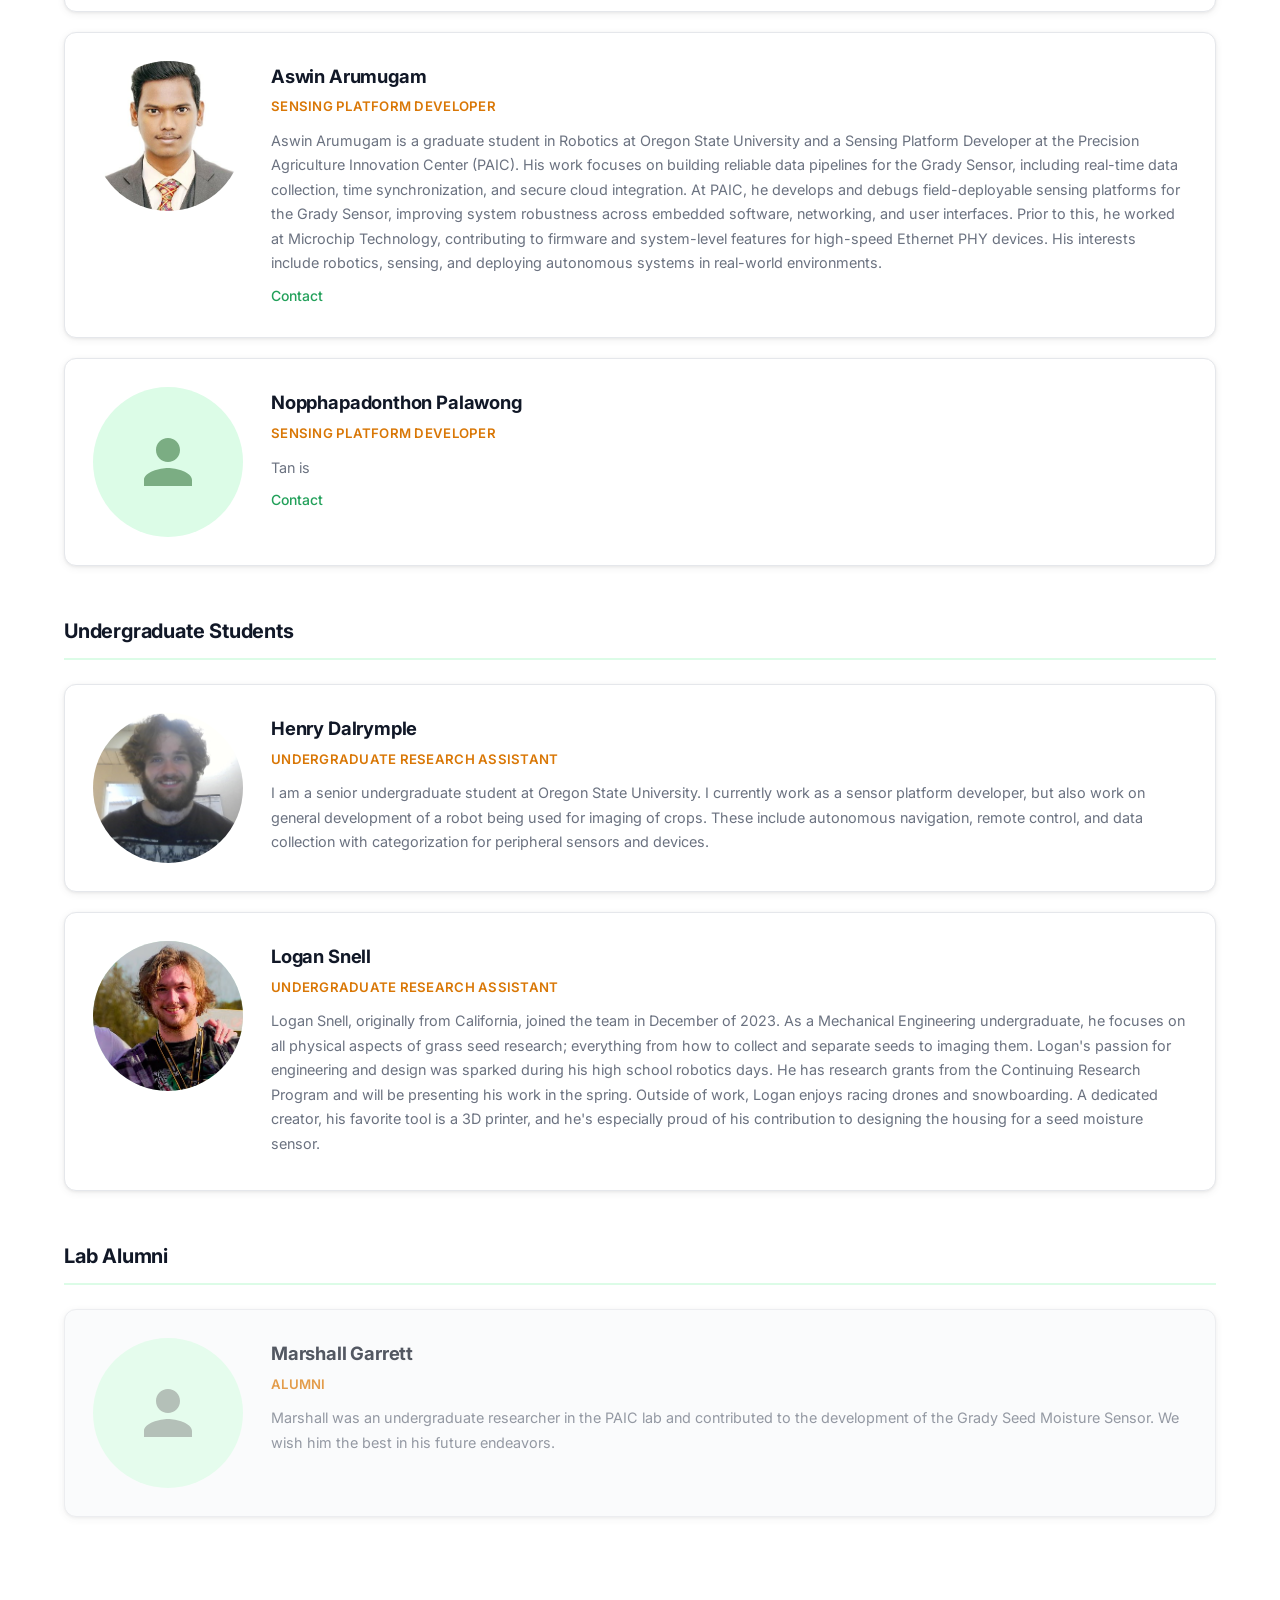
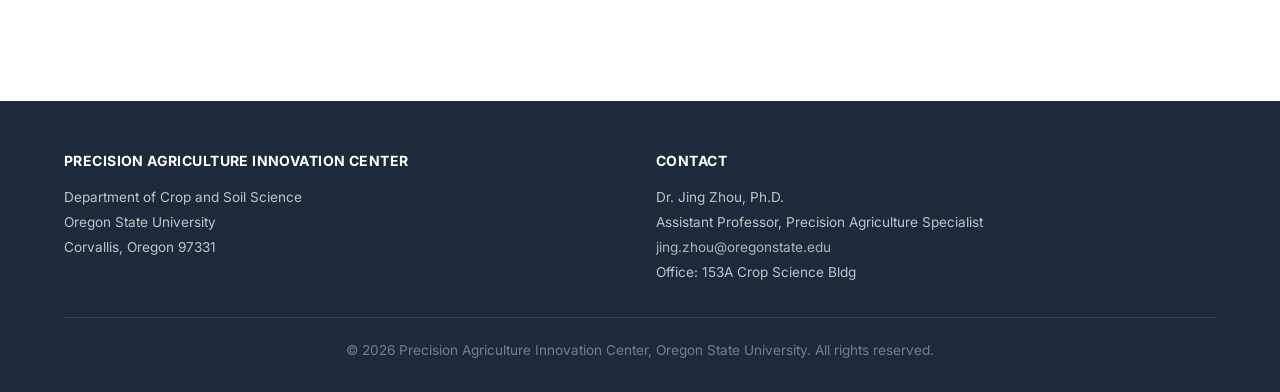
==== commit a8b114b1: "add photo and bio for Aswin" ====
--- a/people.html
+++ b/people.html
@@ -67,7 +67,7 @@
           </div>
           <div class="person-info">
             <h3>Ameyassh Nagarajan</h3>
-            <div class="role">Graduate Research Assistant (Ph.D.)</div>
+            <div class="role">Graduate Research Assistant (Ph.D. Student)</div>
             <p>Ameyassh is a PhD student at Oregon State University under the mentorship of Dr. Jing Zhou. He is conducting pioneering research at the intersection of Artificial Intelligence and Precision Agriculture. His diverse technical background, including a Bachelor's degree in Information Technology from the University of Mumbai, enables him to contribute effectively to his current research endeavors. Ameyassh's research focuses on the development of cost-effective computer vision solutions for agricultural applications, particularly in the domain of seed identification. His approach integrates advanced machine learning techniques with practical, field-deployable systems, aiming to enhance the accessibility of sophisticated agricultural analysis to farmers. Beyond academics, Ameyassh is a self-taught music producer.</p>
           <a href="#">ameyass@oregonstate.edu</a>
           </div>
@@ -82,7 +82,7 @@
           <div class="person-info">
             <h3>Qianyi Duan</h3>
             <div class="role">Graduate Research Assistant</div>
-            <p>Qianyi is a </p>
+            <p> </p>
             <a href="#">duanqi@oregonstate.edu</a>
           </div>
         </div>
@@ -102,15 +102,13 @@
         </div>
 
         <div class="person-card">
-          <div class="person-photo" aria-label="Photo placeholder for Aswin">
-            <svg width="60" height="60" viewBox="0 0 24 24" fill="#1B5E20" xmlns="http://www.w3.org/2000/svg">
-              <path d="M12 12c2.7 0 4.8-2.1 4.8-4.8S14.7 2.4 12 2.4 7.2 4.5 7.2 7.2 9.3 12 12 12zm0 2.4c-3.2 0-9.6 1.6-9.6 4.8v2.4h19.2v-2.4c0-3.2-6.4-4.8-9.6-4.8z"/>
-            </svg>
+          <div class="person-photo">
+            <img src="images/Aswin.jpeg" alt="Aswin Arumugam"/>
           </div>
           <div class="person-info">
             <h3>Aswin Arumugam</h3>
             <div class="role">Sensing Platform Developer</div>
-            <p>Aswin is </p>
+            <p>Aswin Arumugam is a graduate student in Robotics at Oregon State University and a Sensing Platform Developer at the Precision Agriculture Innovation Center (PAIC). His work focuses on building reliable data pipelines for the Grady Sensor, including real-time data collection, time synchronization, and secure cloud integration. At PAIC, he develops and debugs field-deployable sensing platforms for the Grady Sensor, improving system robustness across embedded software, networking, and user interfaces. Prior to this, he worked at Microchip Technology, contributing to firmware and system-level features for high-speed Ethernet PHY devices. His interests include robotics, sensing, and deploying autonomous systems in real-world environments. </p>
             <a href="#">Contact</a>
           </div>
         </div>
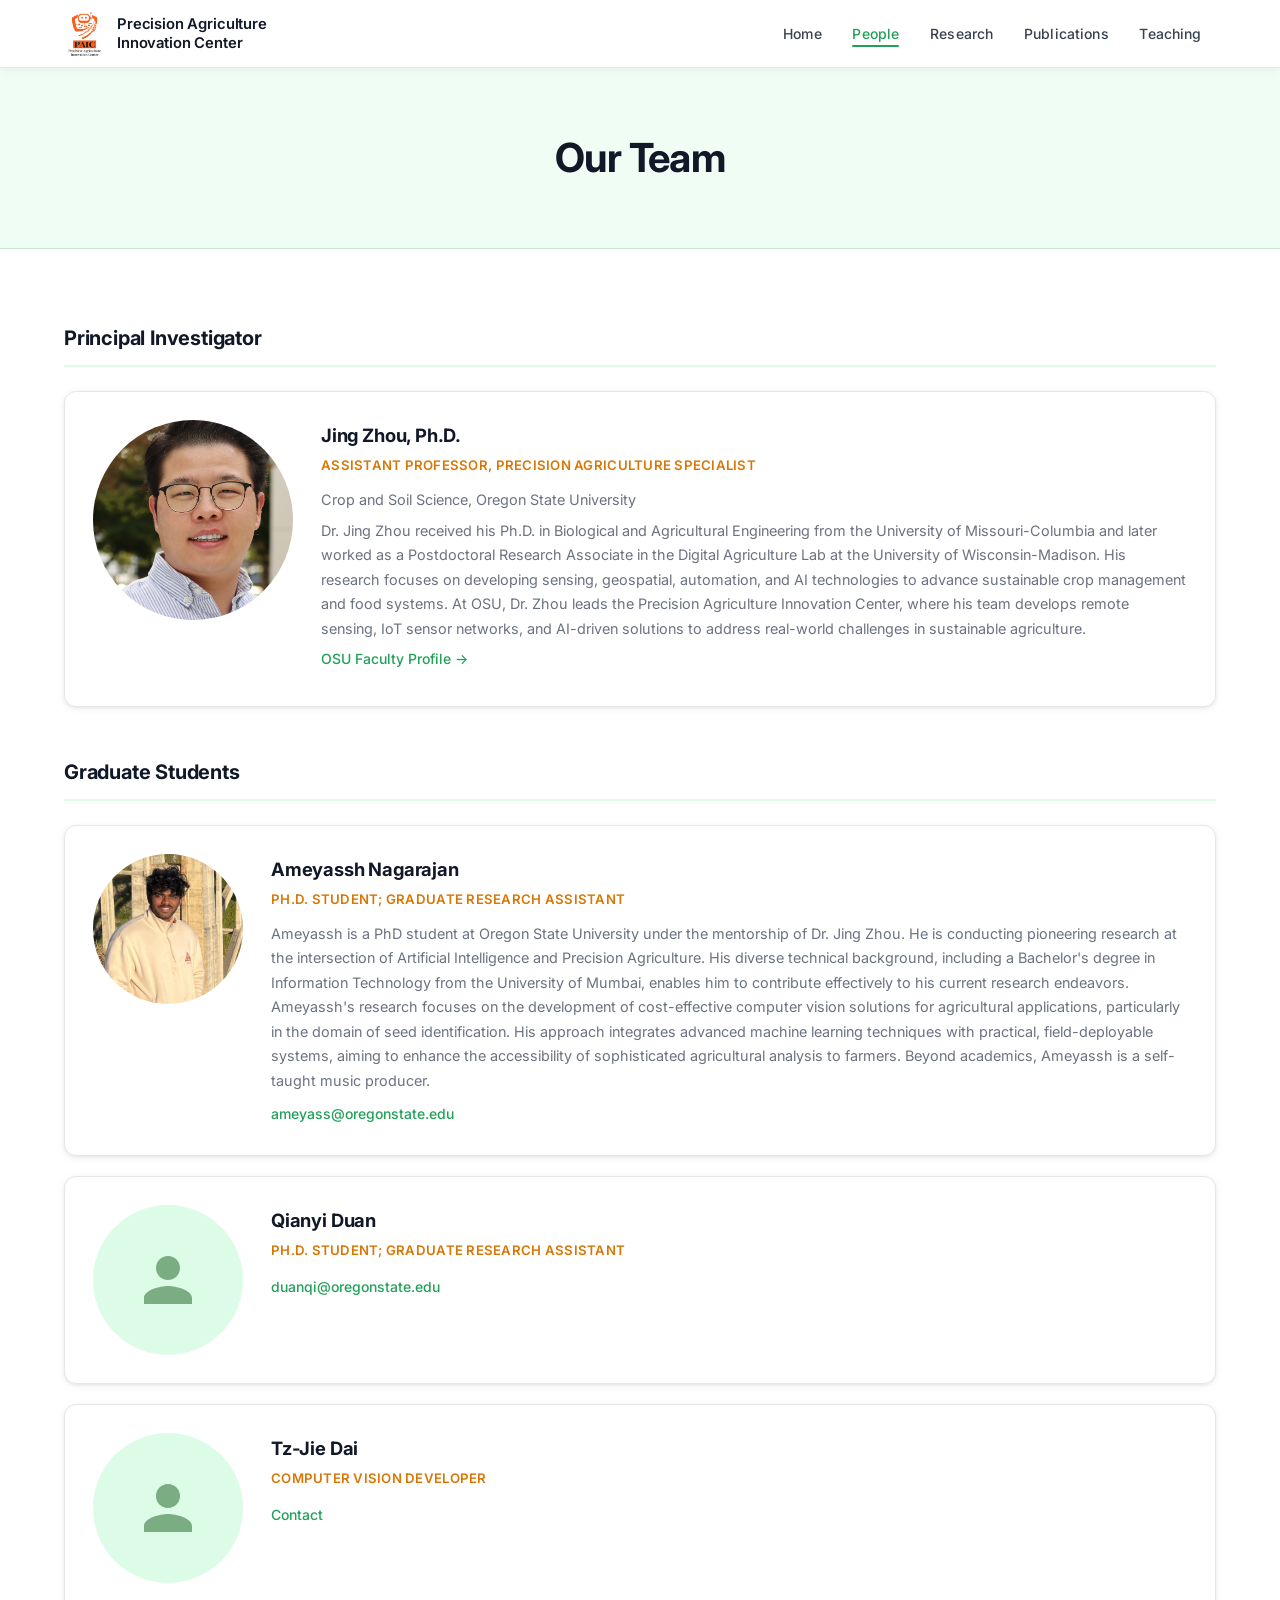
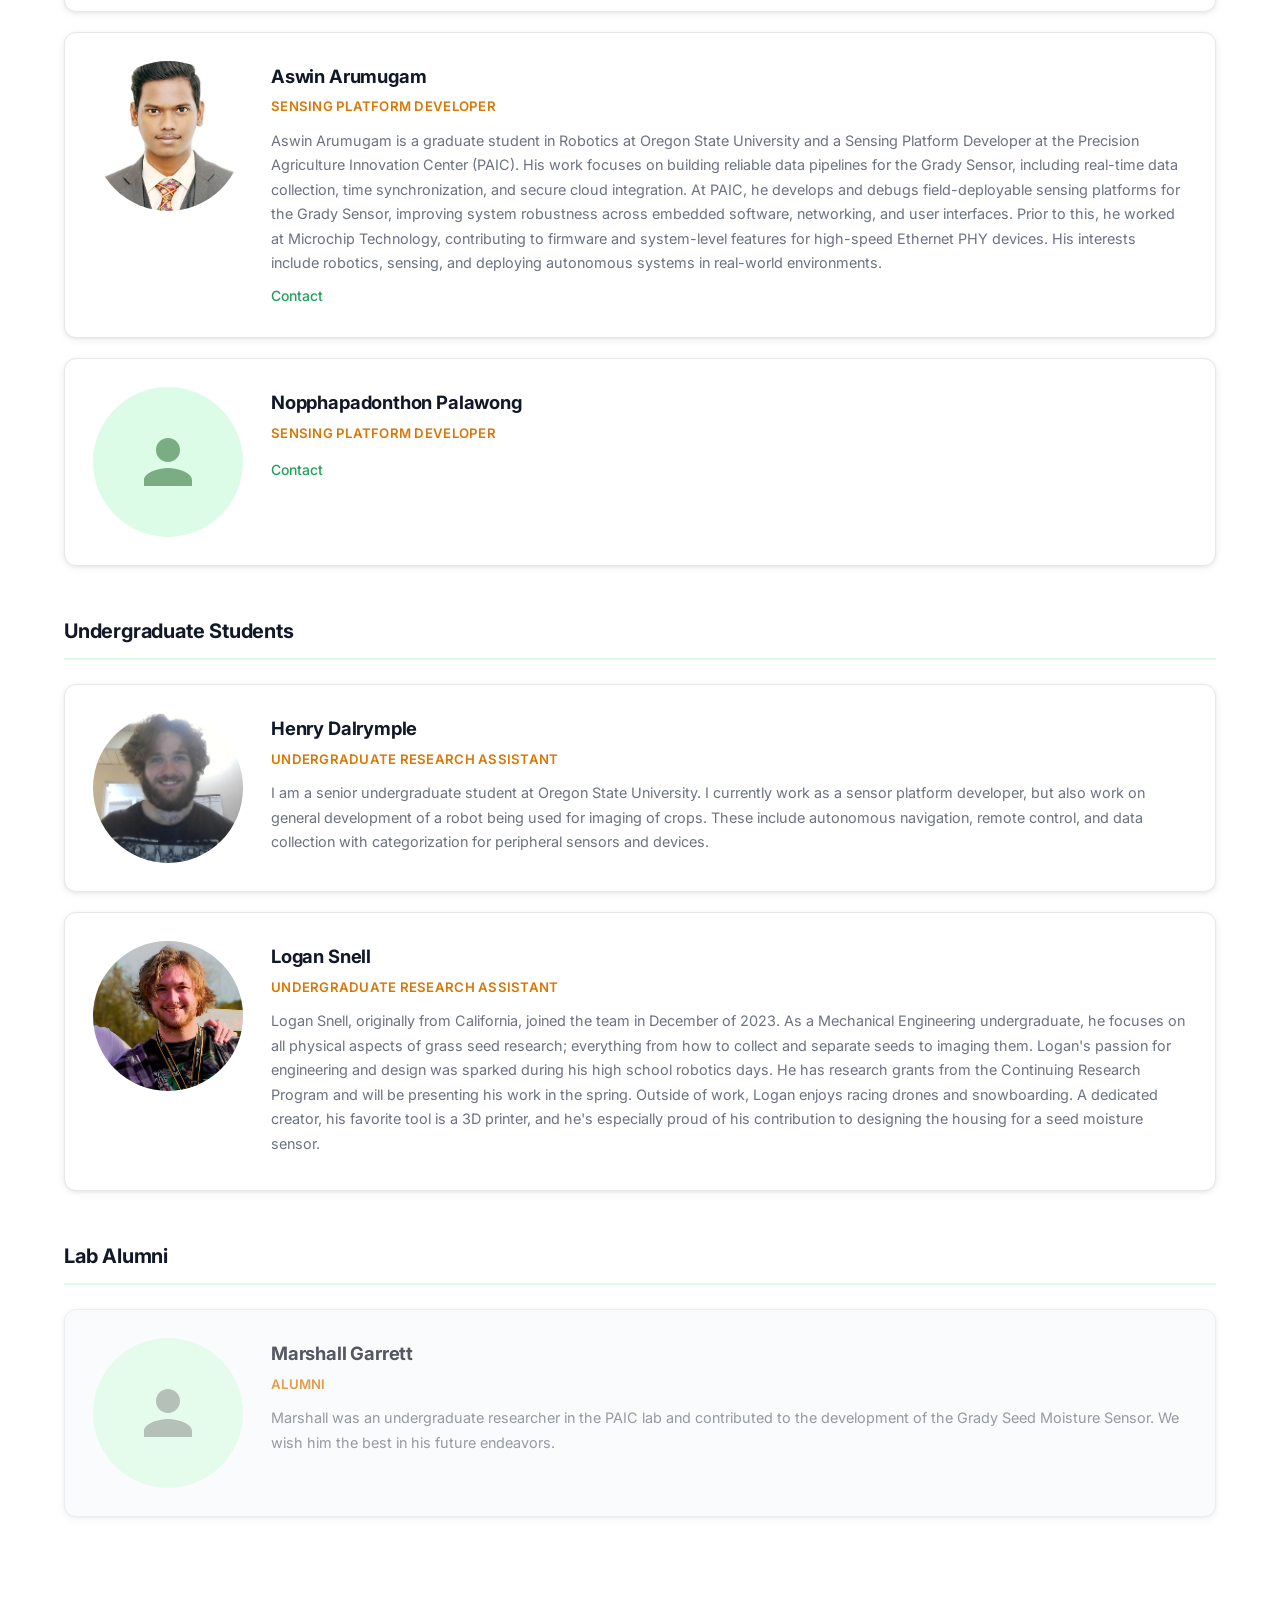
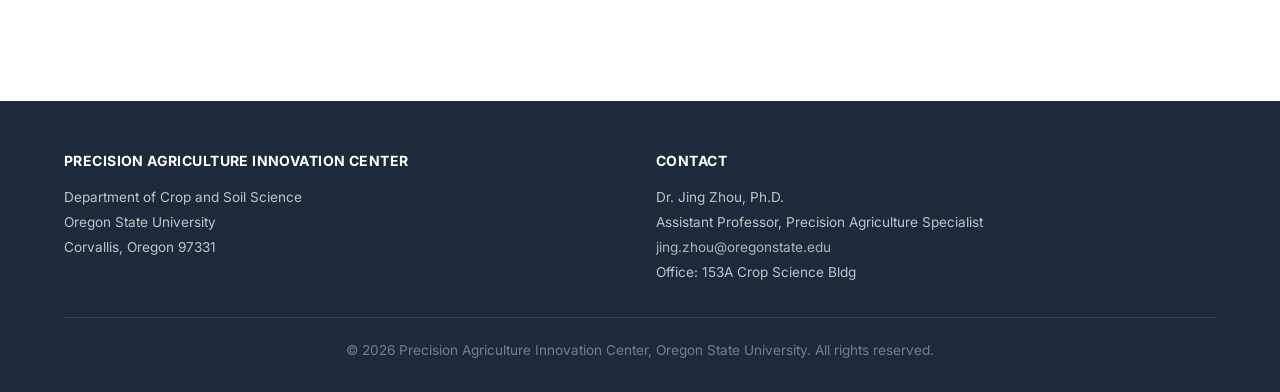
==== commit de8a08c9: "add photo and bio for Aswin" ====
--- a/people.html
+++ b/people.html
@@ -67,7 +67,7 @@
           </div>
           <div class="person-info">
             <h3>Ameyassh Nagarajan</h3>
-            <div class="role">Graduate Research Assistant (Ph.D. Student)</div>
+            <div class="role">Ph.D. Student; Graduate Research Assistant</div>
             <p>Ameyassh is a PhD student at Oregon State University under the mentorship of Dr. Jing Zhou. He is conducting pioneering research at the intersection of Artificial Intelligence and Precision Agriculture. His diverse technical background, including a Bachelor's degree in Information Technology from the University of Mumbai, enables him to contribute effectively to his current research endeavors. Ameyassh's research focuses on the development of cost-effective computer vision solutions for agricultural applications, particularly in the domain of seed identification. His approach integrates advanced machine learning techniques with practical, field-deployable systems, aiming to enhance the accessibility of sophisticated agricultural analysis to farmers. Beyond academics, Ameyassh is a self-taught music producer.</p>
           <a href="#">ameyass@oregonstate.edu</a>
           </div>
@@ -81,7 +81,7 @@
           </div>
           <div class="person-info">
             <h3>Qianyi Duan</h3>
-            <div class="role">Graduate Research Assistant</div>
+            <div class="role">Ph.D. Student; Graduate Research Assistant</div>
             <p> </p>
             <a href="#">duanqi@oregonstate.edu</a>
           </div>
@@ -96,7 +96,7 @@
           <div class="person-info">
             <h3>Tz-Jie Dai</h3>
             <div class="role">Computer Vision Developer</div>
-            <p>Tz-Jie </p>
+            <p> </p>
             <a href="#">Contact</a>
           </div>
         </div>
@@ -122,7 +122,7 @@
           <div class="person-info">
             <h3>Nopphapadonthon Palawong</h3>
             <div class="role">Sensing Platform Developer</div>
-            <p>Tan is </p>
+            <p> </p>
             <a href="#">Contact</a>
           </div>
         </div>
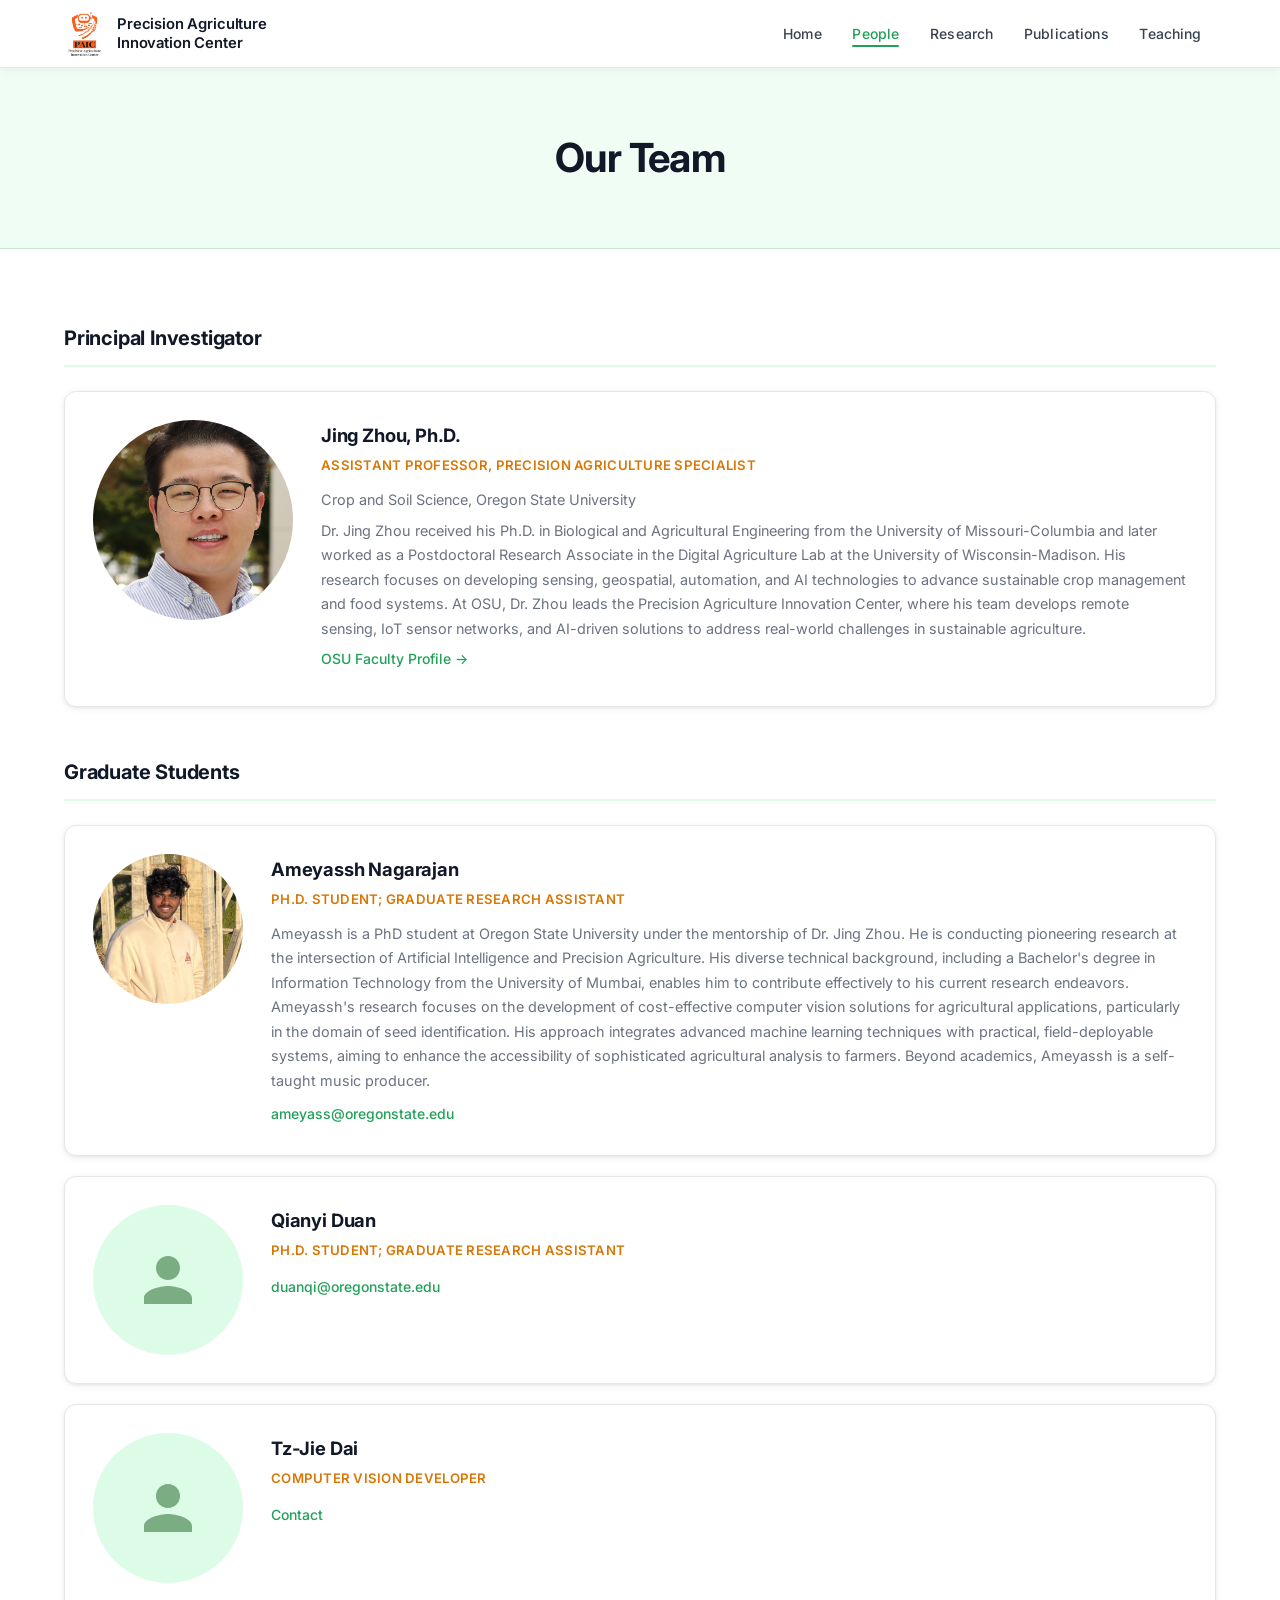
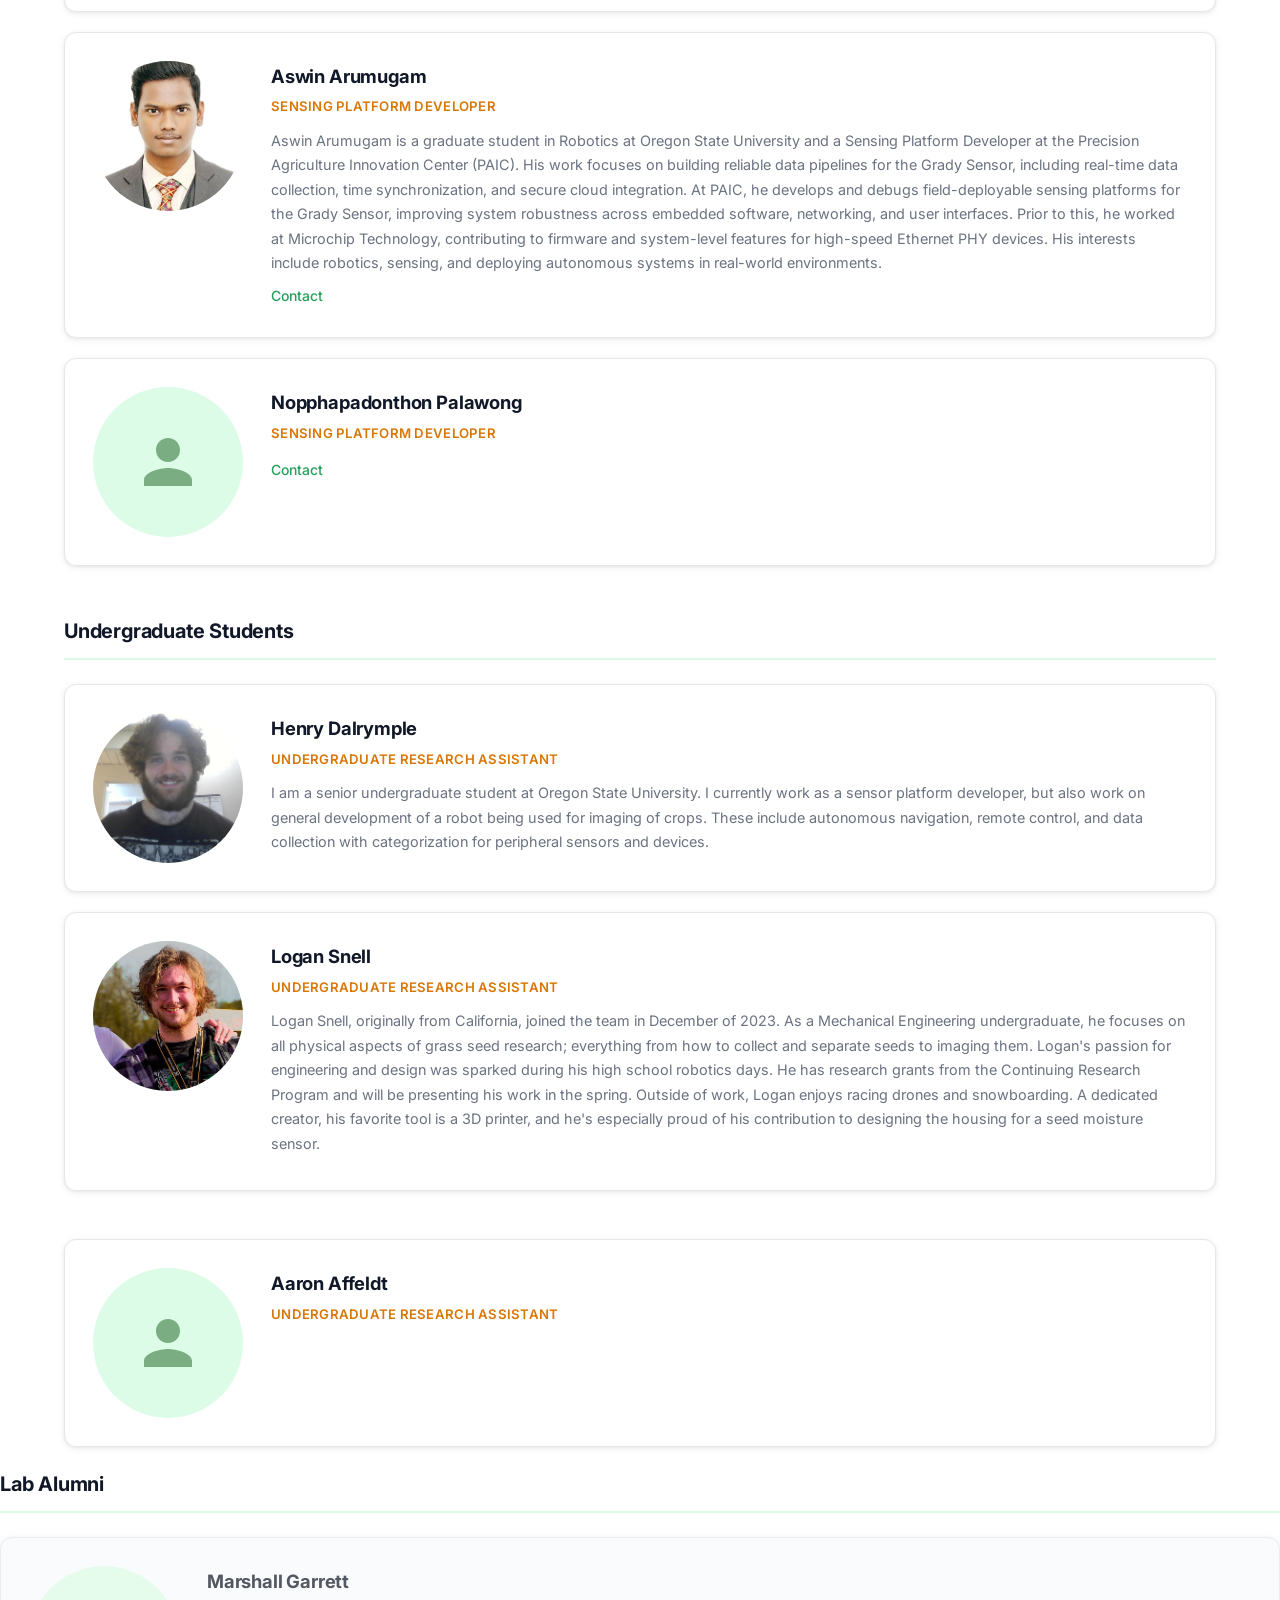
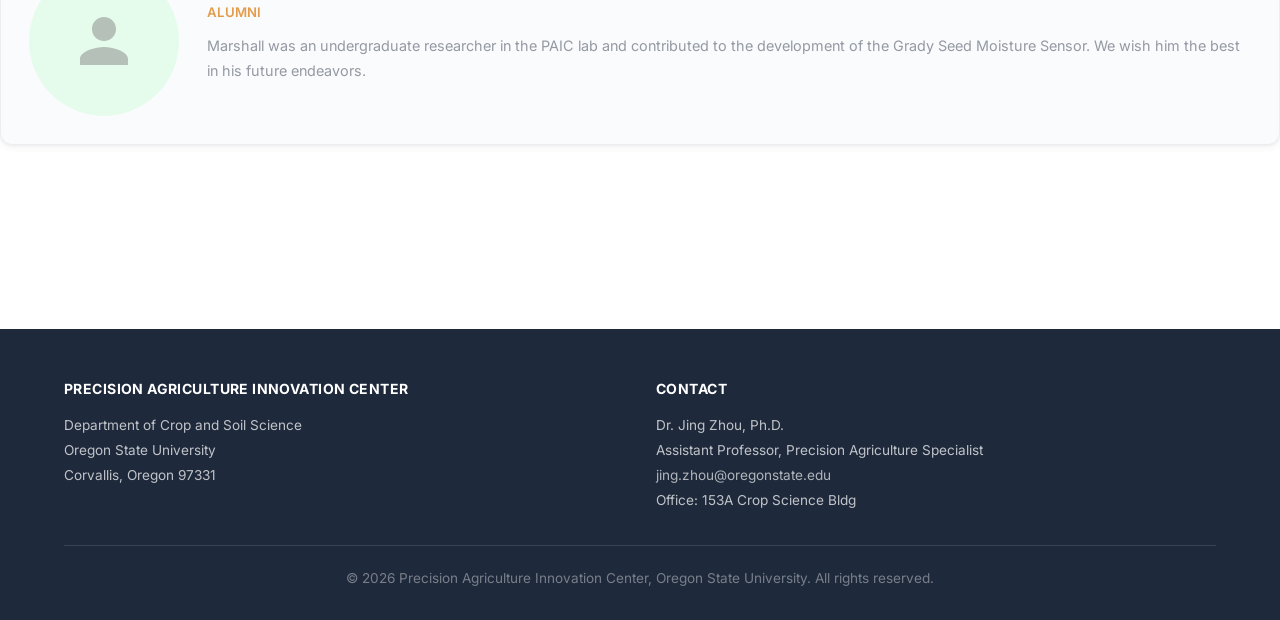
==== commit fe7c4018: "Changes on People Page" ====
--- a/people.html
+++ b/people.html
@@ -156,6 +156,21 @@
         </div>
       </div>
 
+
+        <div class="person-card">
+          <div class="person-photo" aria-label="Photo placeholder for Aaron">
+            <svg width="60" height="60" viewBox="0 0 24 24" fill="#1B5E20" xmlns="http://www.w3.org/2000/svg">
+              <path d="M12 12c2.7 0 4.8-2.1 4.8-4.8S14.7 2.4 12 2.4 7.2 4.5 7.2 7.2 9.3 12 12 12zm0 2.4c-3.2 0-9.6 1.6-9.6 4.8v2.4h19.2v-2.4c0-3.2-6.4-4.8-9.6-4.8z"/>
+            </svg>
+          </div>
+          <div class="person-info">
+            <h3>Aaron Affeldt</h3>
+            <div class="role">Undergraduate Research Assistant</div>
+            <p> </p>
+          </div>
+        </div>
+      </div>
+
       <!-- Alumni -->
       <div class="people-section">
         <h2 class="people-section-title">Lab Alumni</h2>
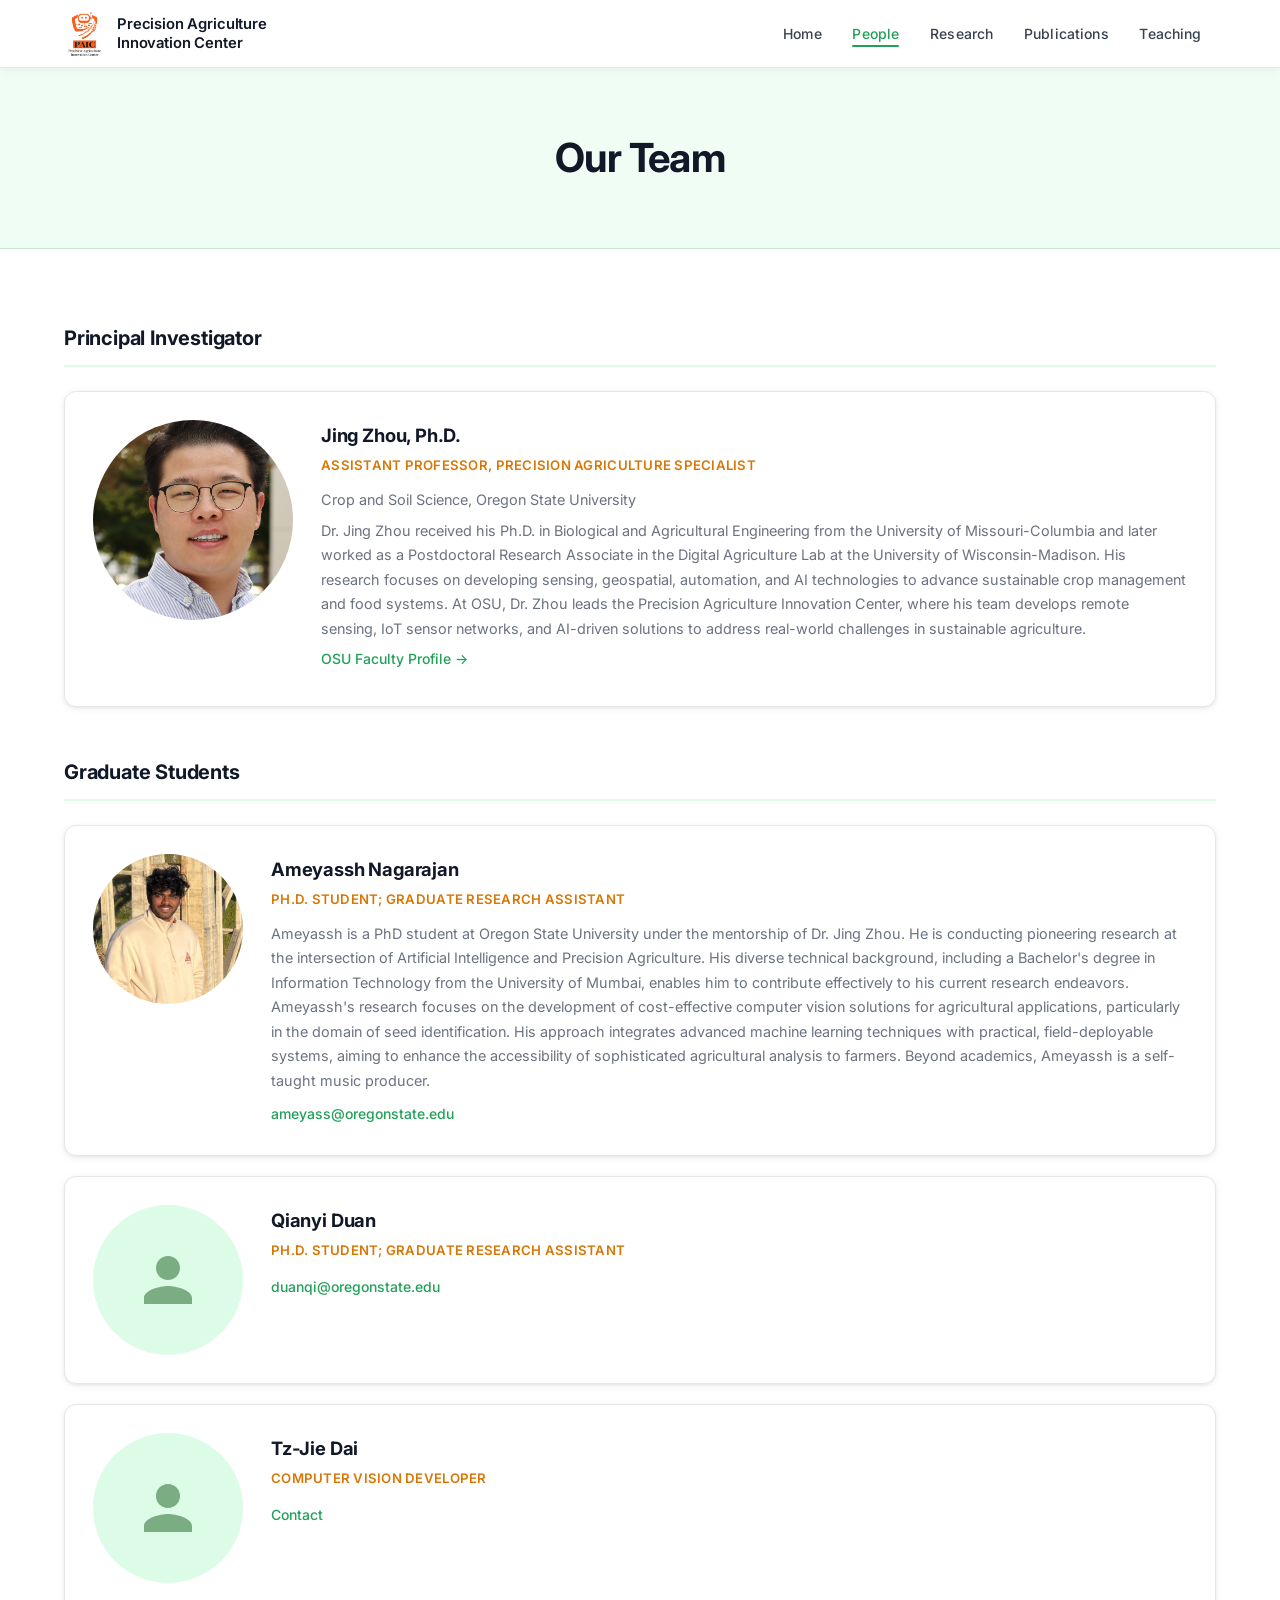
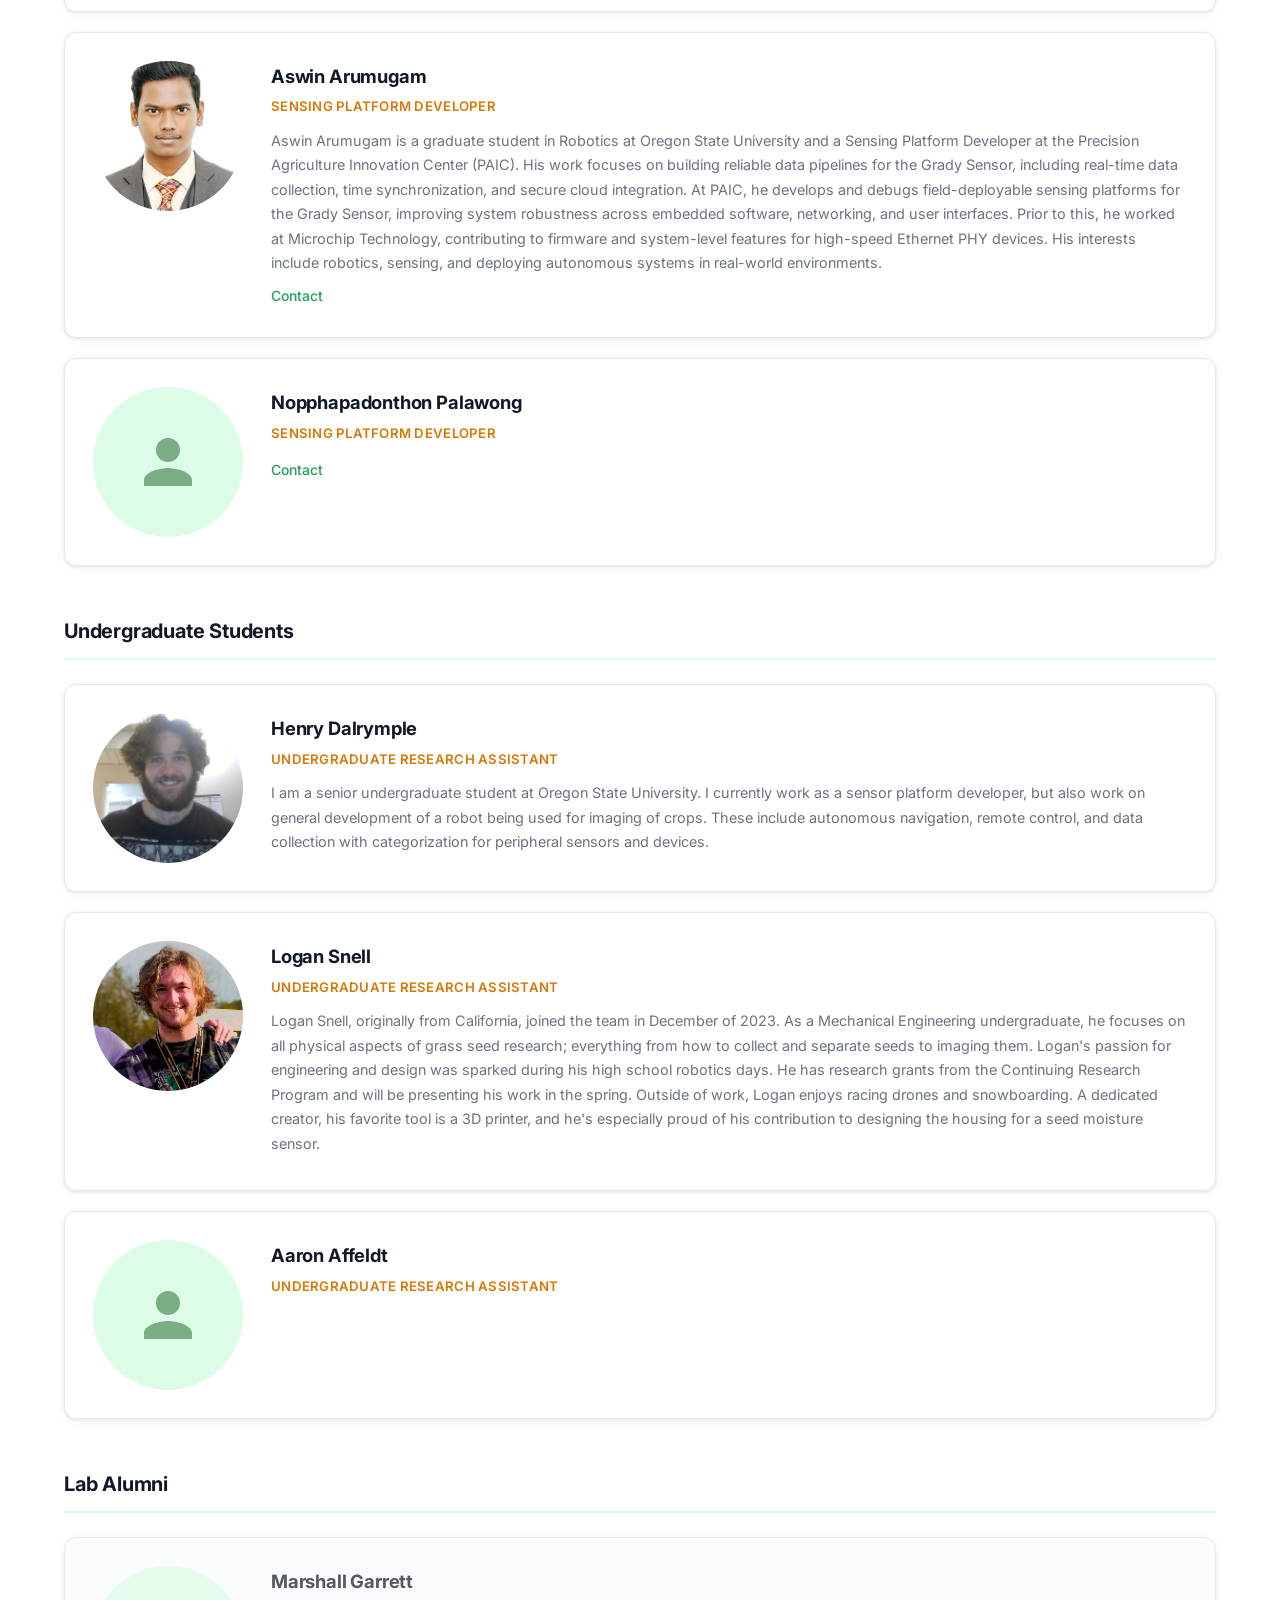
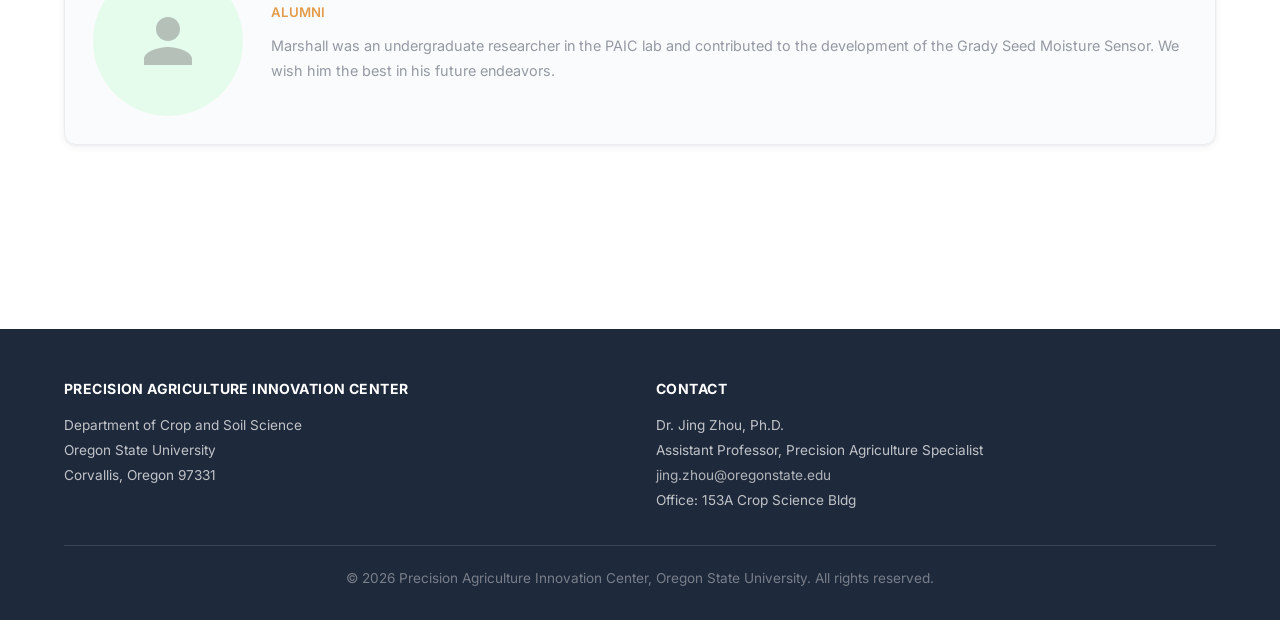
==== commit 2081850c: "Changes on People Page" ====
--- a/people.html
+++ b/people.html
@@ -154,8 +154,6 @@
             <p>Logan Snell, originally from California, joined the team in December of 2023. As a Mechanical Engineering undergraduate, he focuses on all physical aspects of grass seed research; everything from how to collect and separate seeds to imaging them. Logan's passion for engineering and design was sparked during his high school robotics days. He has research grants from the Continuing Research Program and will be presenting his work in the spring. Outside of work, Logan enjoys racing drones and snowboarding. A dedicated creator, his favorite tool is a 3D printer, and he's especially proud of his contribution to designing the housing for a seed moisture sensor.</p>
           </div>
         </div>
-      </div>
-
 
         <div class="person-card">
           <div class="person-photo" aria-label="Photo placeholder for Aaron">
@@ -169,6 +167,7 @@
             <p> </p>
           </div>
         </div>
+        
       </div>
 
       <!-- Alumni -->
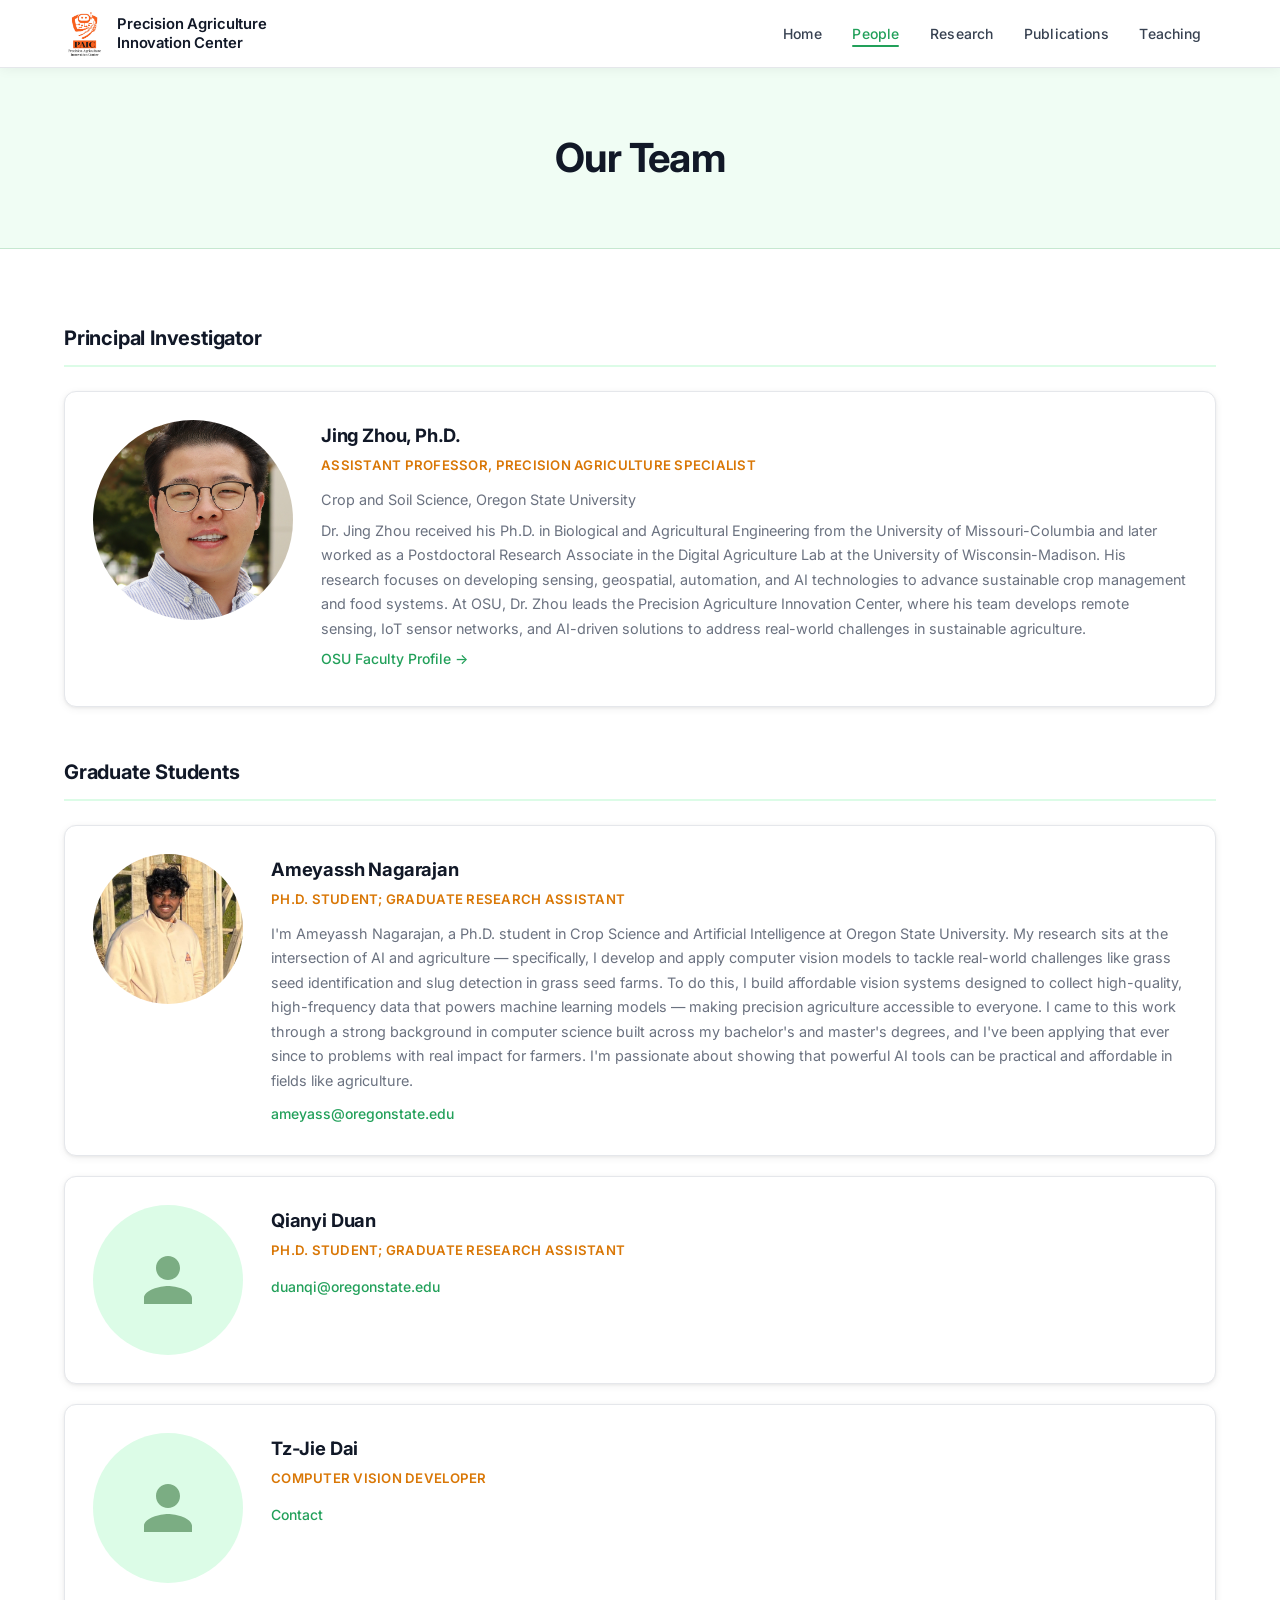
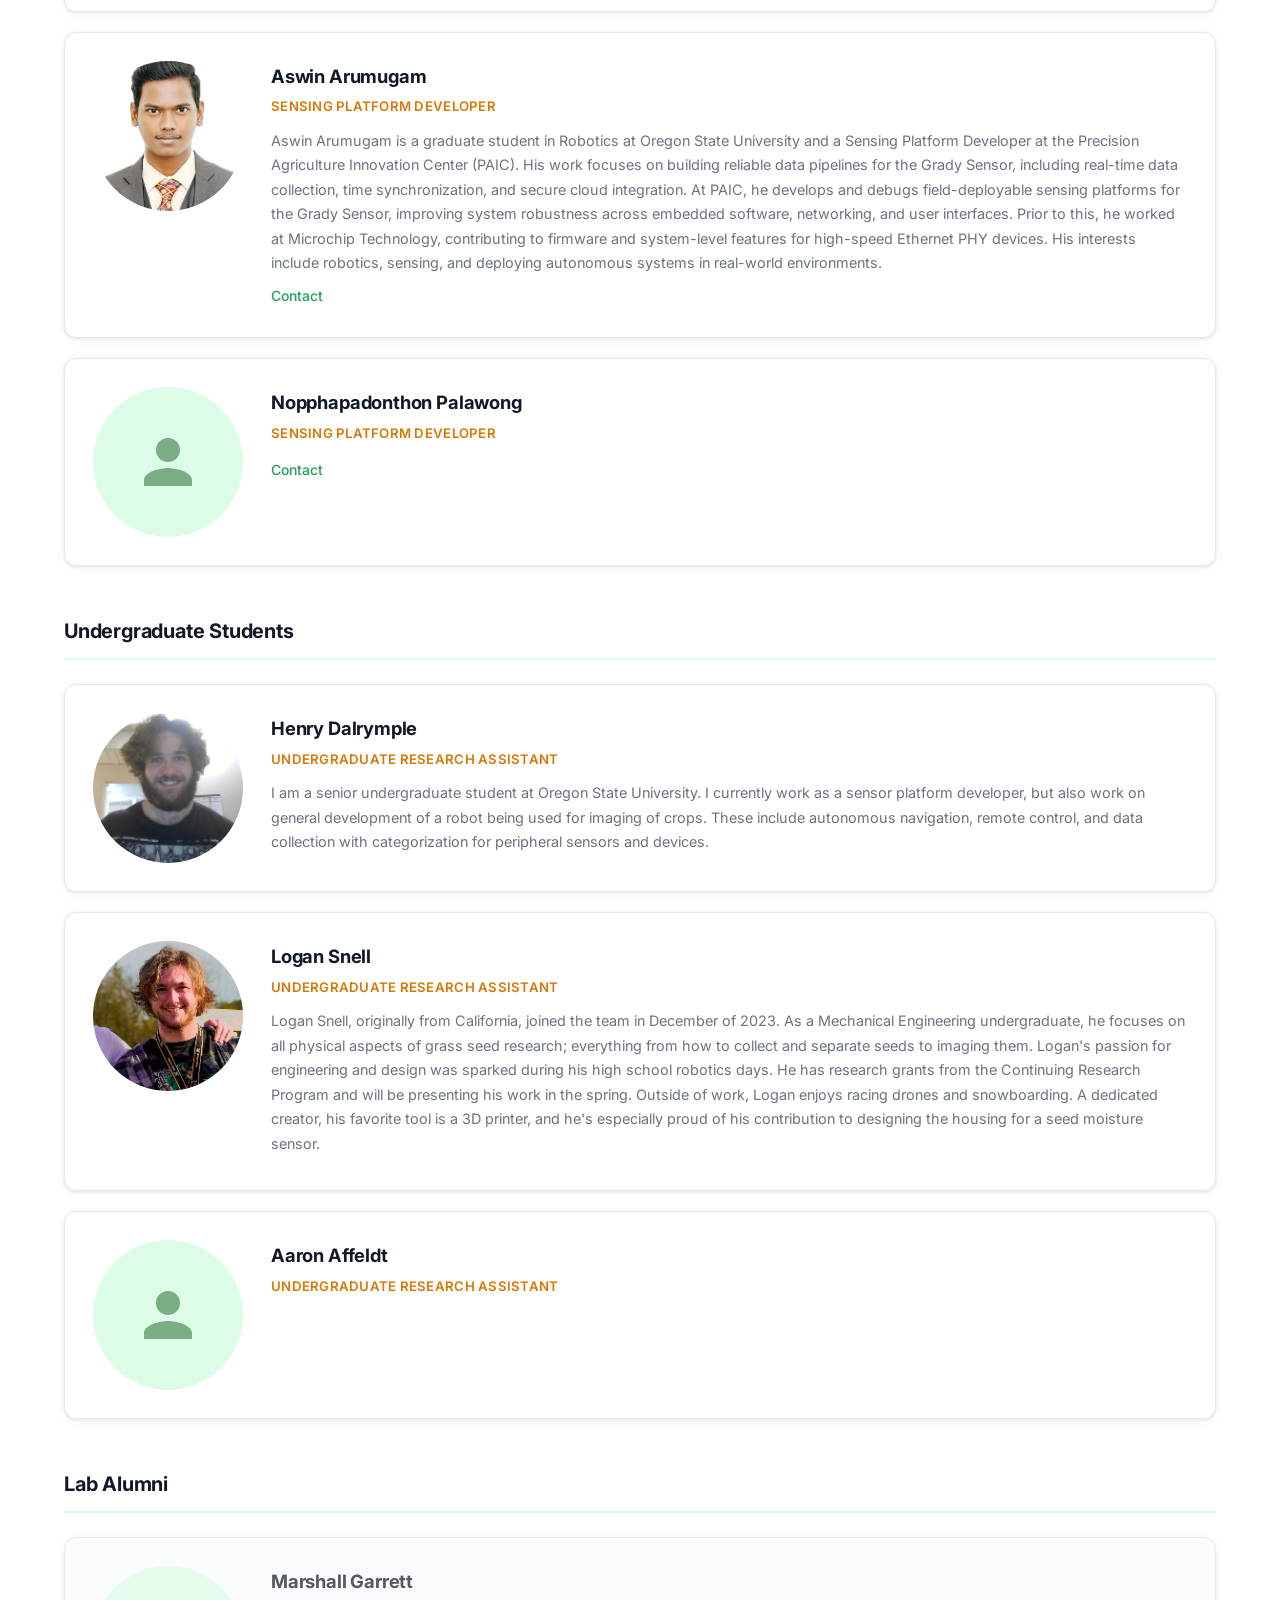
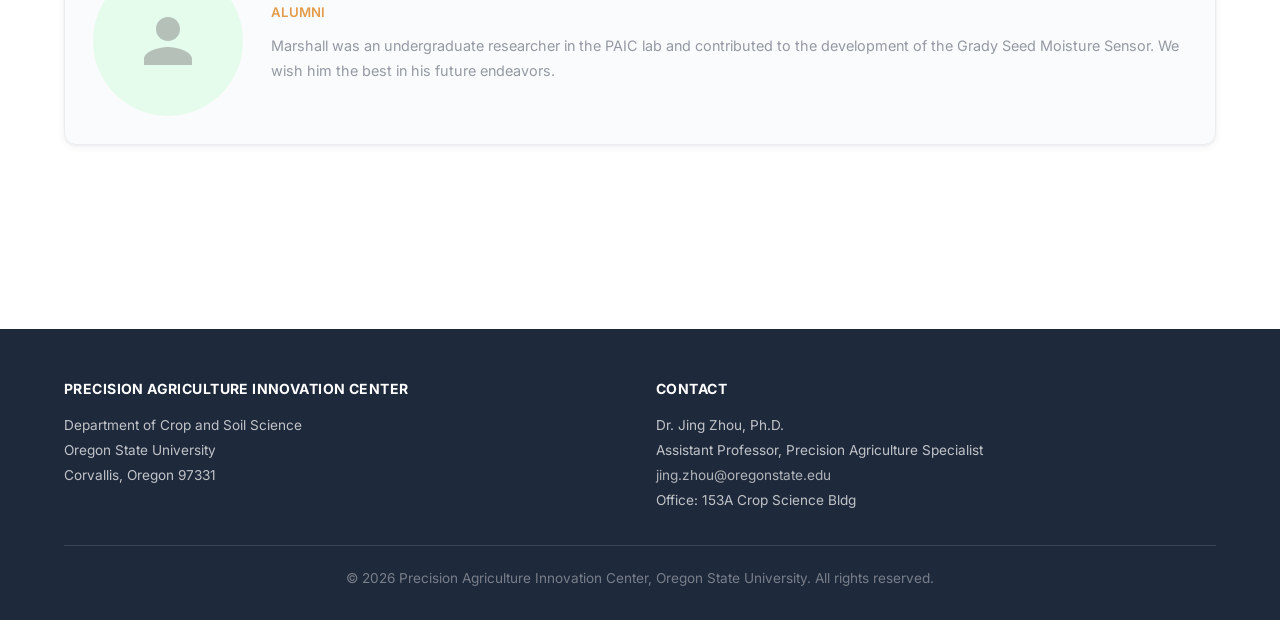
==== commit 55d54289: "Changes on People Page" ====
--- a/people.html
+++ b/people.html
@@ -68,7 +68,9 @@
           <div class="person-info">
             <h3>Ameyassh Nagarajan</h3>
             <div class="role">Ph.D. Student; Graduate Research Assistant</div>
-            <p>Ameyassh is a PhD student at Oregon State University under the mentorship of Dr. Jing Zhou. He is conducting pioneering research at the intersection of Artificial Intelligence and Precision Agriculture. His diverse technical background, including a Bachelor's degree in Information Technology from the University of Mumbai, enables him to contribute effectively to his current research endeavors. Ameyassh's research focuses on the development of cost-effective computer vision solutions for agricultural applications, particularly in the domain of seed identification. His approach integrates advanced machine learning techniques with practical, field-deployable systems, aiming to enhance the accessibility of sophisticated agricultural analysis to farmers. Beyond academics, Ameyassh is a self-taught music producer.</p>
+            <p>I'm Ameyassh Nagarajan, a Ph.D. student in Crop Science and Artificial Intelligence at Oregon State University. 
+My research sits at the intersection of AI and agriculture — specifically, I develop and apply computer vision models to tackle real-world challenges like grass seed identification and slug detection in grass seed farms. To do this, I build affordable vision systems designed to collect high-quality, high-frequency data that powers machine learning models — making precision agriculture accessible to everyone. 
+I came to this work through a strong background in computer science built across my bachelor's and master's degrees, and I've been applying that ever since to problems with real impact for farmers. I'm passionate about showing that powerful AI tools can be practical and affordable in fields like agriculture.</p>
           <a href="#">ameyass@oregonstate.edu</a>
           </div>
         </div>
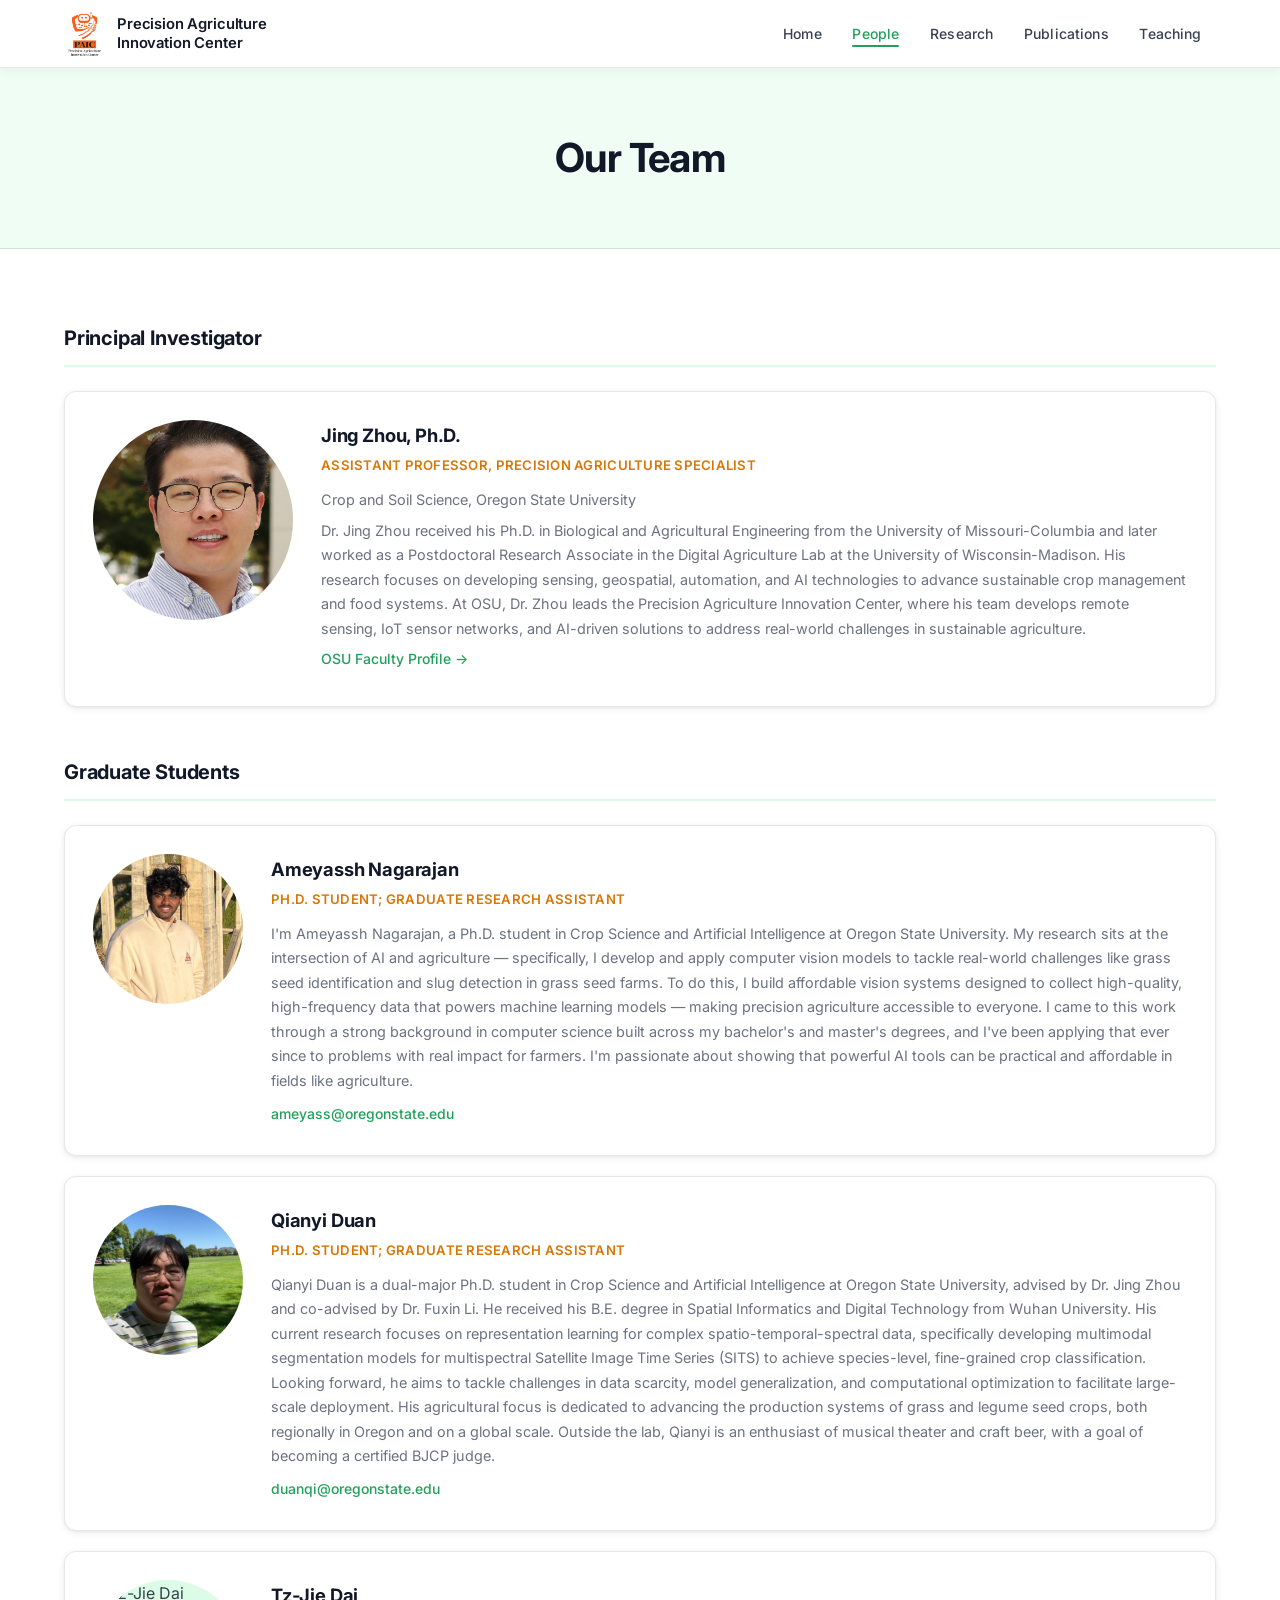
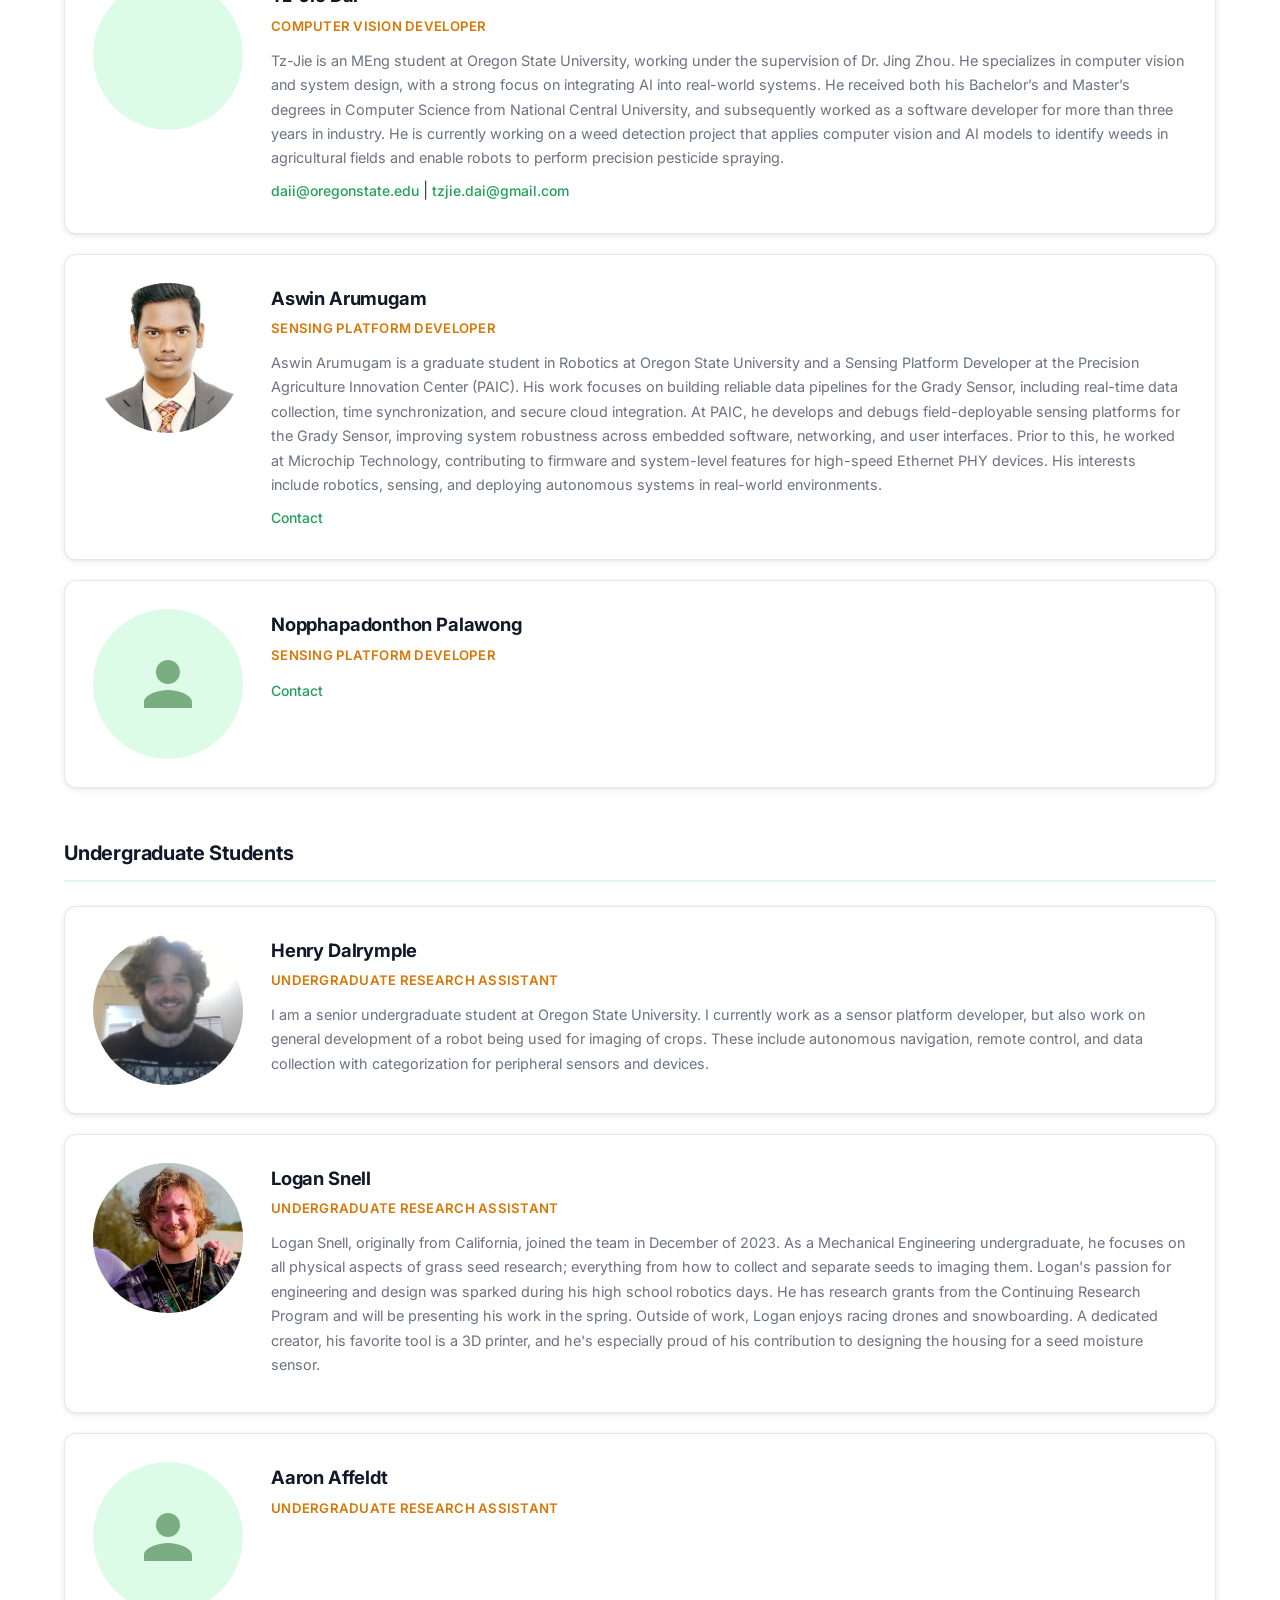
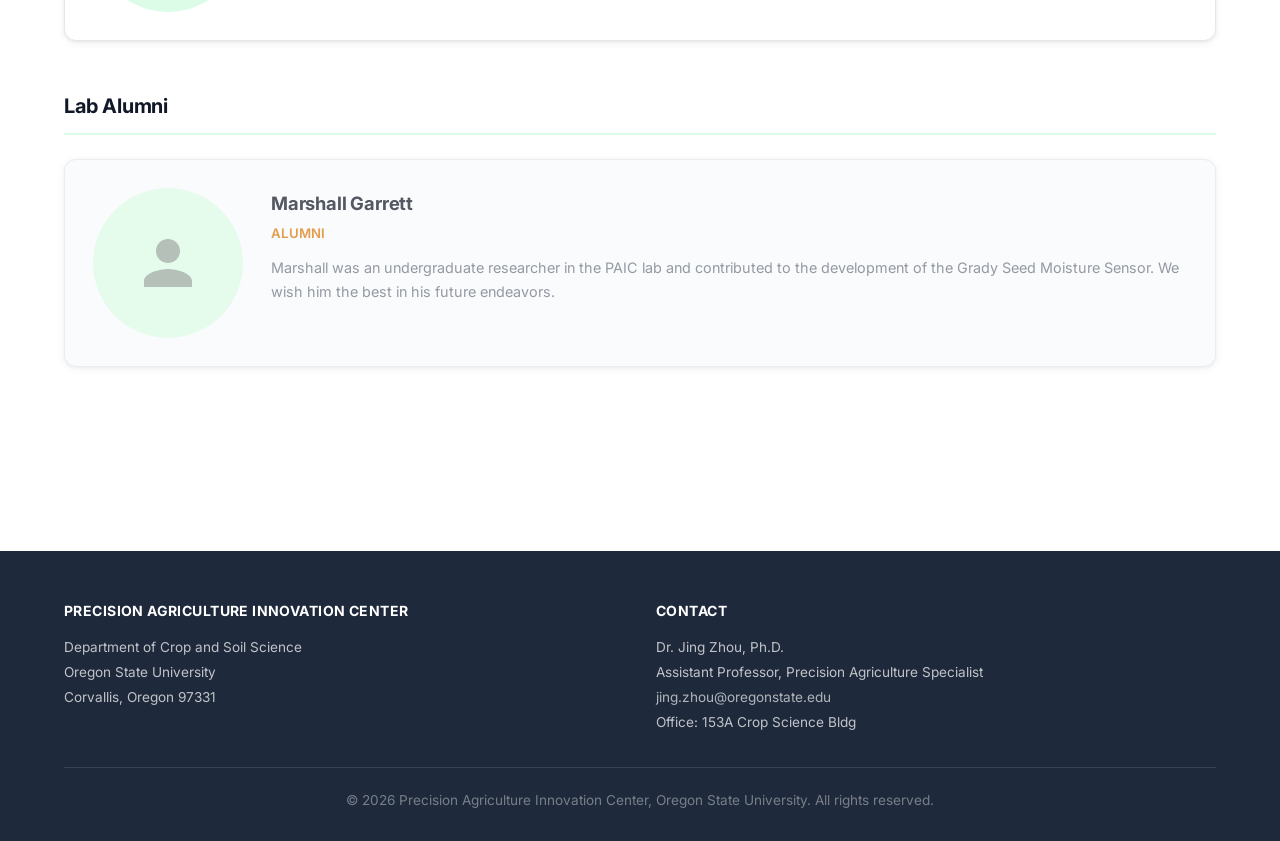
==== commit b3e94b50: "Changes on People Page" ====
--- a/people.html
+++ b/people.html
@@ -71,35 +71,40 @@
             <p>I'm Ameyassh Nagarajan, a Ph.D. student in Crop Science and Artificial Intelligence at Oregon State University. 
 My research sits at the intersection of AI and agriculture — specifically, I develop and apply computer vision models to tackle real-world challenges like grass seed identification and slug detection in grass seed farms. To do this, I build affordable vision systems designed to collect high-quality, high-frequency data that powers machine learning models — making precision agriculture accessible to everyone. 
 I came to this work through a strong background in computer science built across my bachelor's and master's degrees, and I've been applying that ever since to problems with real impact for farmers. I'm passionate about showing that powerful AI tools can be practical and affordable in fields like agriculture.</p>
-          <a href="#">ameyass@oregonstate.edu</a>
-          </div>
-        </div>
-
-        <div class="person-card">
-          <div class="person-photo" aria-label="Photo placeholder for Qianyi Duan">
-            <svg width="60" height="60" viewBox="0 0 24 24" fill="#1B5E20" xmlns="http://www.w3.org/2000/svg">
+          <a href="mailto:ameyass@oregonstate.edu">ameyass@oregonstate.edu</a>
+          </div>
+        </div>
+
+        <div class="person-card">
+          <div class="person-photo">
+            <img src="images/Qianyi.JPG" alt="Qianyi Duan" />
               <path d="M12 12c2.7 0 4.8-2.1 4.8-4.8S14.7 2.4 12 2.4 7.2 4.5 7.2 7.2 9.3 12 12 12zm0 2.4c-3.2 0-9.6 1.6-9.6 4.8v2.4h19.2v-2.4c0-3.2-6.4-4.8-9.6-4.8z"/>
             </svg>
           </div>
           <div class="person-info">
             <h3>Qianyi Duan</h3>
             <div class="role">Ph.D. Student; Graduate Research Assistant</div>
-            <p> </p>
-            <a href="#">duanqi@oregonstate.edu</a>
+            <p>Qianyi Duan is a dual-major Ph.D. student in Crop Science and Artificial Intelligence at Oregon State University, advised by Dr. Jing Zhou and co-advised by Dr. Fuxin Li. He received his B.E. degree in Spatial Informatics and Digital Technology from Wuhan University.
+His current research focuses on representation learning for complex spatio-temporal-spectral data, specifically developing multimodal segmentation models for multispectral Satellite Image Time Series (SITS) to achieve species-level, fine-grained crop classification. Looking forward, he aims to tackle challenges in data scarcity, model generalization, and computational optimization to facilitate large-scale deployment. His agricultural focus is dedicated to advancing the production systems of grass and legume seed crops, both regionally in Oregon and on a global scale.
+Outside the lab, Qianyi is an enthusiast of musical theater and craft beer, with a goal of becoming a certified BJCP judge.</p>
+            <a href="mailto:duanqi@oregonstate.edu">duanqi@oregonstate.edu</a>
           </div>
         </div>
 
         <div class="person-card">
           <div class="person-photo" aria-label="Photo placeholder for Tz-Jie Dai">
-            <svg width="60" height="60" viewBox="0 0 24 24" fill="#1B5E20" xmlns="http://www.w3.org/2000/svg">
+            <img src="images/Tzjie.jpeg" alt="Tz-Jie Dai" />
               <path d="M12 12c2.7 0 4.8-2.1 4.8-4.8S14.7 2.4 12 2.4 7.2 4.5 7.2 7.2 9.3 12 12 12zm0 2.4c-3.2 0-9.6 1.6-9.6 4.8v2.4h19.2v-2.4c0-3.2-6.4-4.8-9.6-4.8z"/>
             </svg>
           </div>
           <div class="person-info">
             <h3>Tz-Jie Dai</h3>
             <div class="role">Computer Vision Developer</div>
-            <p> </p>
-            <a href="#">Contact</a>
+            <p>Tz-Jie is an MEng student at Oregon State University, working under the supervision of Dr. Jing Zhou. 
+He specializes in computer vision and system design, with a strong focus on integrating AI into real-world systems. 
+He received both his Bachelor’s and Master’s degrees in Computer Science from National Central University, and subsequently worked as a software developer for more than three years in industry.
+He is currently working on a weed detection project that applies computer vision and AI models to identify weeds in agricultural fields and enable robots to perform precision pesticide spraying. </p>
+            <a href="mailto:daii@oregonstate.edu">daii@oregonstate.edu</a> | <a href="mailto:tzjie.dai@gmail.com">tzjie.dai@gmail.com</a>
           </div>
         </div>
 
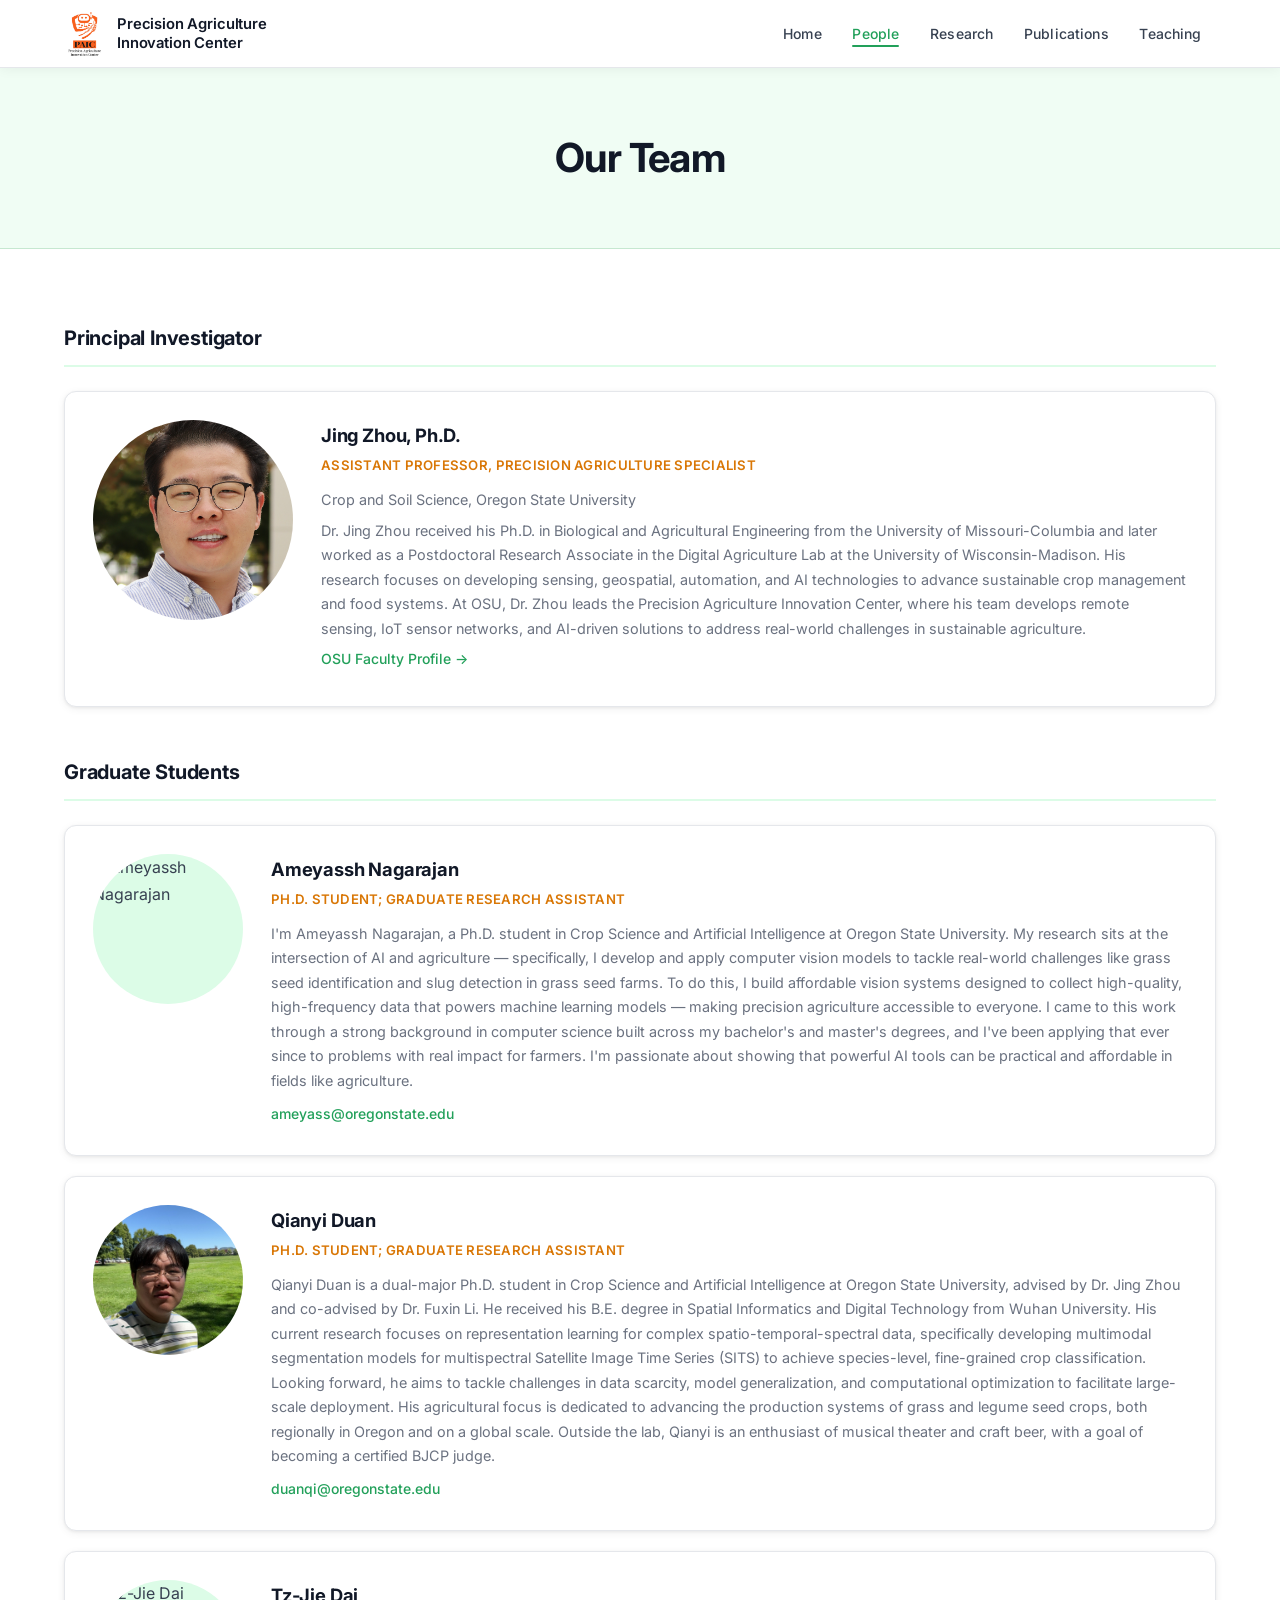
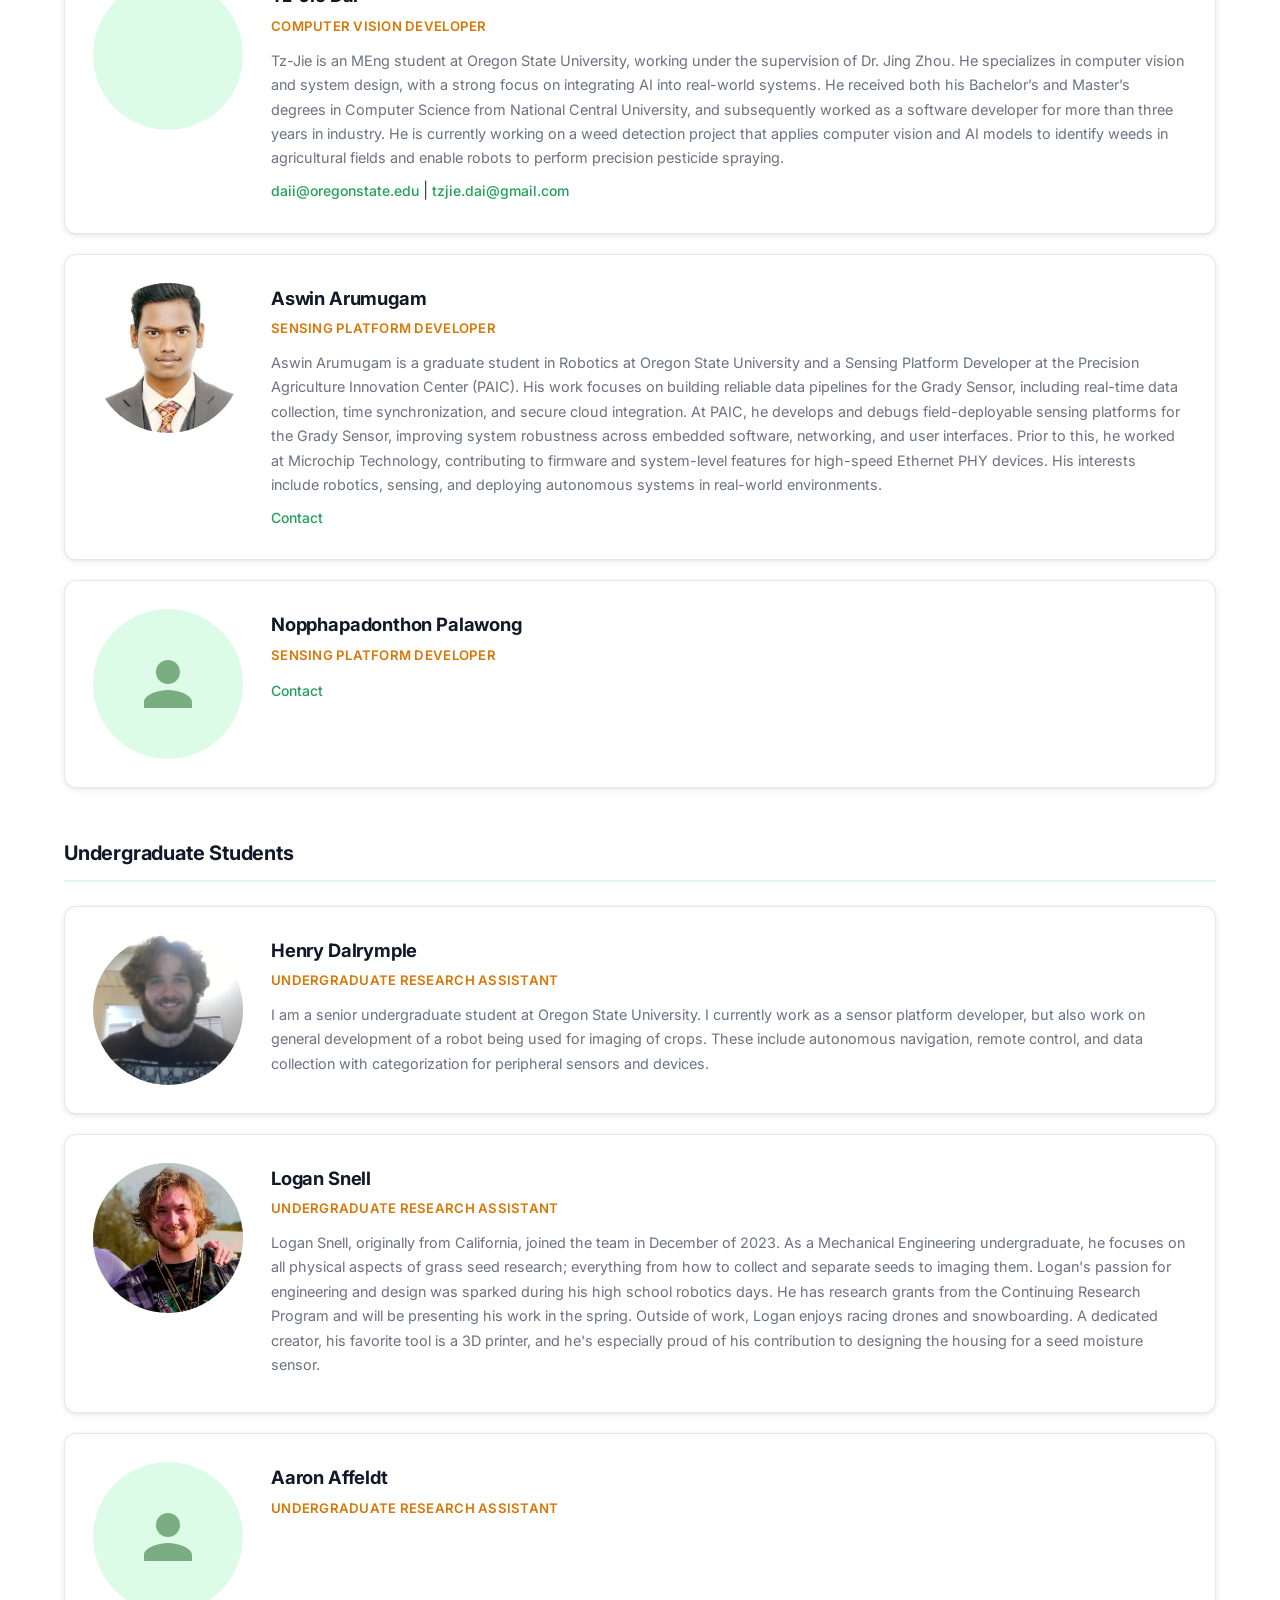
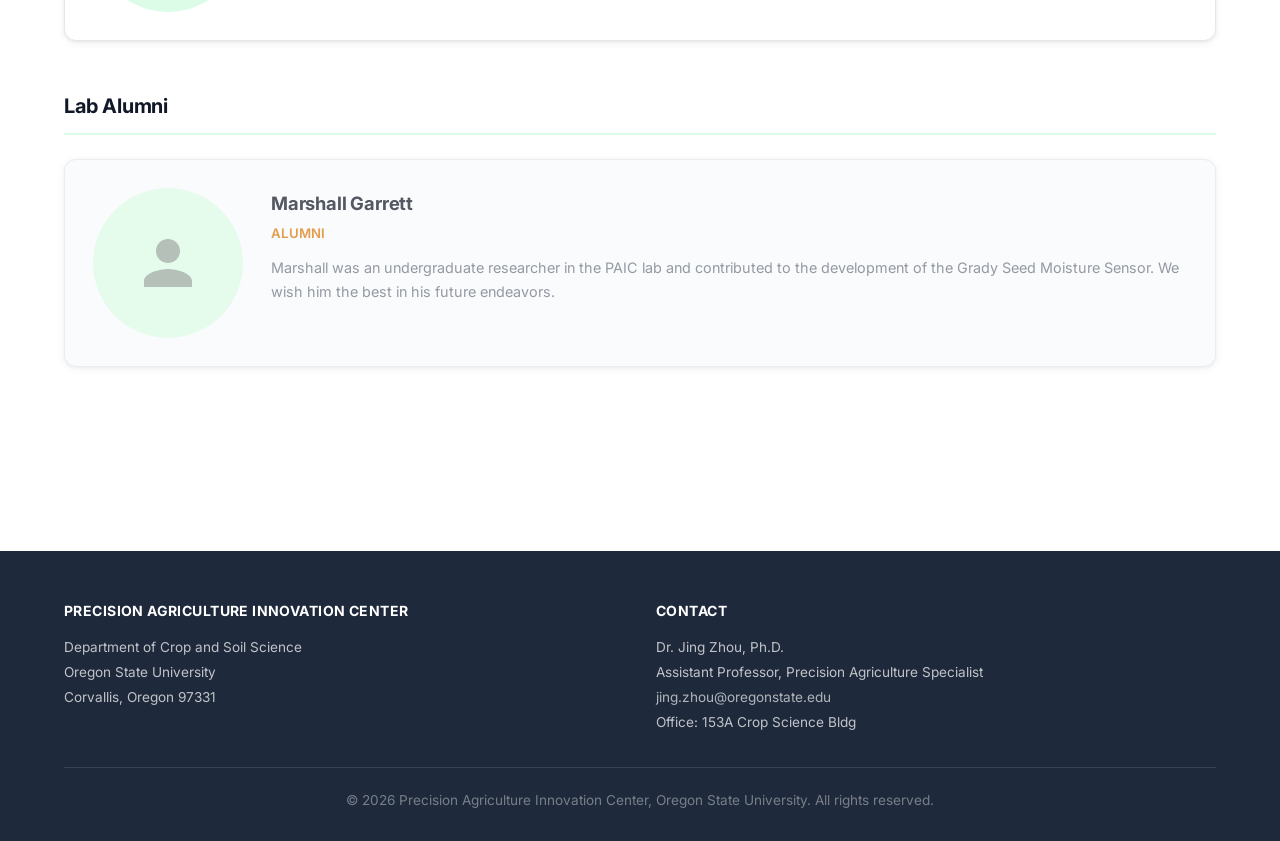
==== commit 330e3b49: "Changes on People Page" ====
--- a/people.html
+++ b/people.html
@@ -63,7 +63,7 @@
 
         <div class="person-card">
           <div class="person-photo">
-            <img src="images/ameyassh.jpeg" alt="Ameyassh Nagarajan" />
+            <img src="images/Ameyassh.jpeg" alt="Ameyassh Nagarajan" />
           </div>
           <div class="person-info">
             <h3>Ameyassh Nagarajan</h3>
